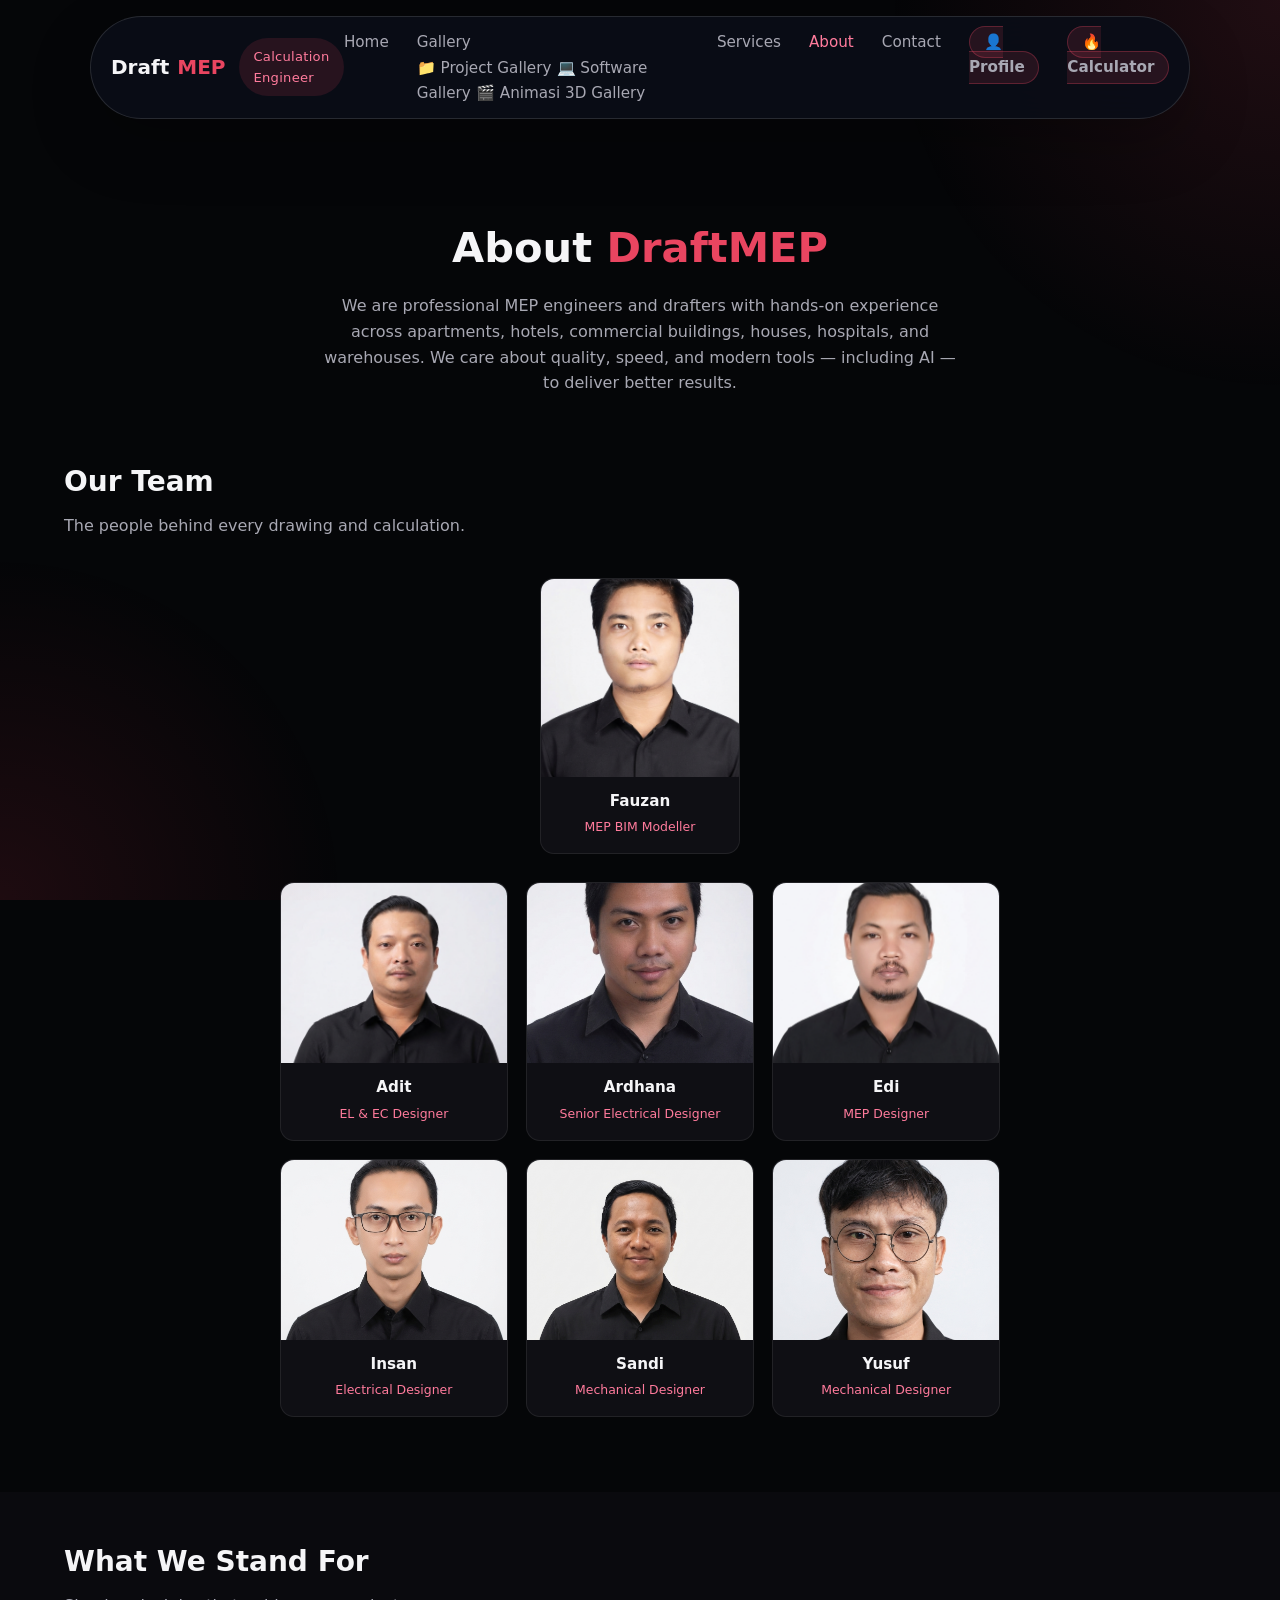
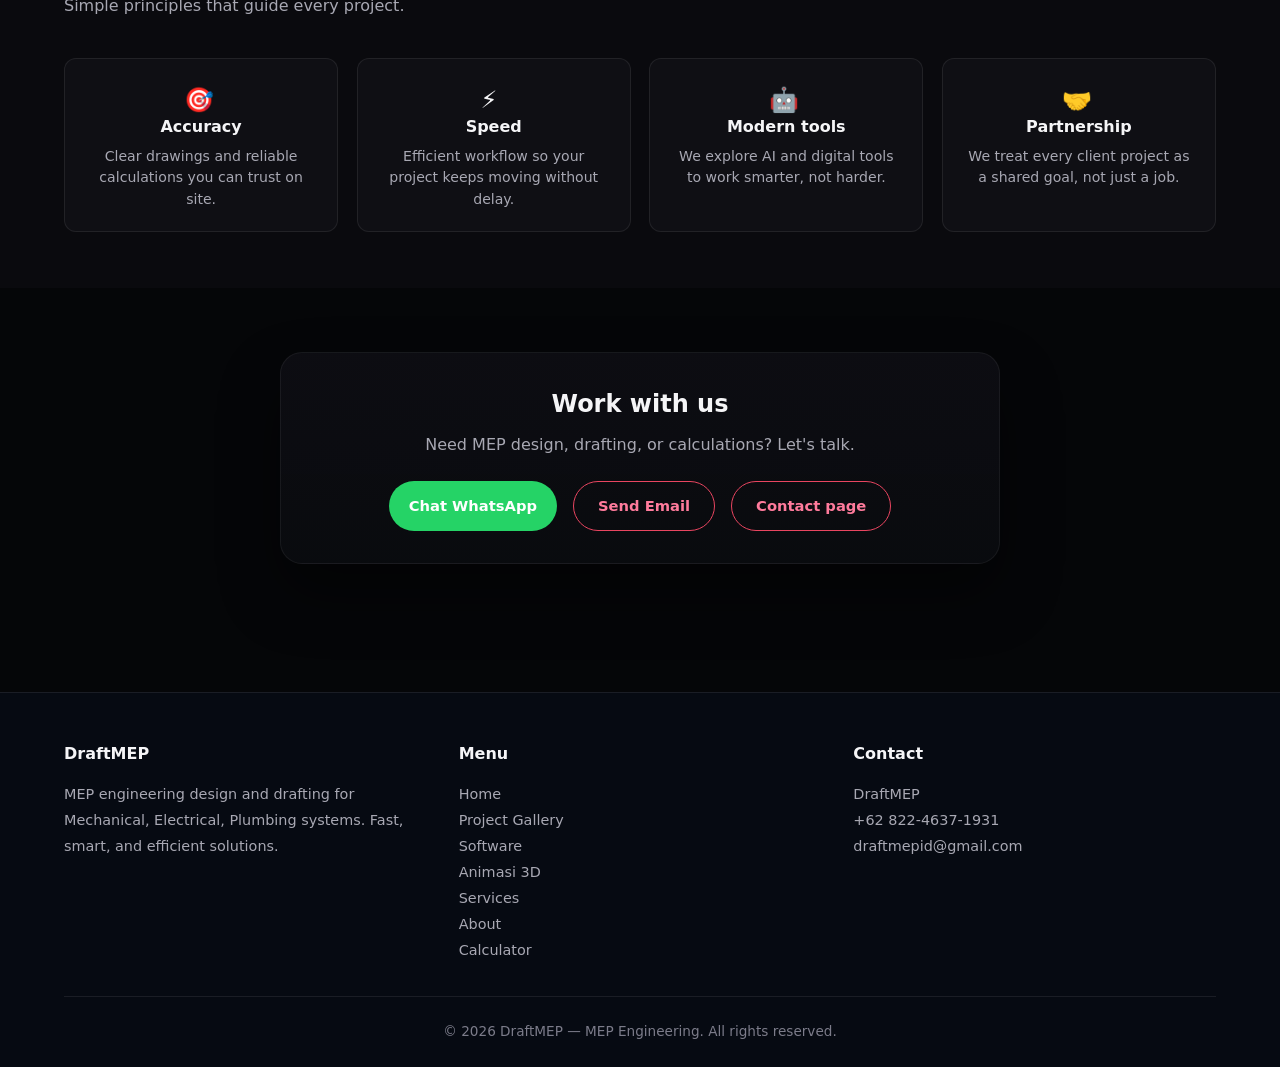
==== about.html @ 904bec7f "Update DraftMEP site" ====
<!DOCTYPE html>
<html lang="en">
<head>
  <meta charset="UTF-8">
  <meta name="viewport" content="width=device-width, initial-scale=1.0">
  <title>About Us — DraftMEP</title>
  <meta name="description" content="Meet the DraftMEP team — professional MEP engineers and drafters.">
  <link rel="stylesheet" href="css/style.css">
  <style>
    .about-hero {
      padding: 7rem 0 2.5rem;
      text-align: center;
    }
    .about-hero h1 {
      font-size: clamp(1.8rem, 4vw, 2.6rem);
      margin-bottom: 0.75rem;
    }
    .about-hero h1 span {
      color: var(--primary, #e94560);
    }
    .about-hero p {
      max-width: 640px;
      margin: 0 auto;
      color: var(--text-muted, #a8a8b3);
      line-height: 1.6;
    }

    .team-section {
      padding: 1.5rem 0 3.5rem;
    }

    /* Featured: lebih kecil dari sebelumnya */
    .team-featured {
      display: flex;
      justify-content: center;
      margin-bottom: 1.75rem;
    }
    .team-card.featured {
      max-width: 200px;
      width: 100%;
    }

    /* Baris 3 kolom — kartu lebih kompak */
    .team-row {
      display: grid;
      grid-template-columns: repeat(3, 1fr);
      gap: 1.15rem;
      max-width: 720px;
      margin: 0 auto 1.15rem;
    }

    .team-card {
      background: var(--bg-card, #0f0f14);
      border: 1px solid var(--border, rgba(255,255,255,0.08));
      border-radius: 14px;
      overflow: hidden;
      text-align: center;
      transition: transform 0.25s ease, border-color 0.25s ease, box-shadow 0.25s ease;
    }
    .team-card:hover {
      transform: translateY(-5px);
      border-color: rgba(233, 69, 96, 0.45);
      box-shadow: 0 12px 28px rgba(0,0,0,0.35);
    }

    /* Foto tidak terlalu besar */
    .team-photo {
      width: 100%;
      aspect-ratio: 1 / 1;
      max-height: 180px;
      object-fit: cover;
      object-position: center 28%;
      display: block;
      background: #0c101a;
    }
    .team-card.featured .team-photo {
      max-height: 200px;
    }

    .team-photo.pos-lower {
      object-position: center 38%;
    }

    .team-info {
      padding: 0.75rem 0.85rem 1rem;
    }
    .team-info h3 {
      font-size: 0.95rem;
      margin: 0 0 0.25rem;
      color: var(--text, #f5f5f7);
    }
    .team-info .role {
      font-size: 0.78rem;
      color: var(--primary-light, #ff7b9c);
      font-weight: 500;
    }

    .about-values {
      padding: 3rem 0 3.5rem;
      background: #0a0a0e;
    }
    .values-grid {
      display: grid;
      grid-template-columns: repeat(auto-fit, minmax(200px, 1fr));
      gap: 1.15rem;
      margin-top: 1.75rem;
    }
    .value-card {
      background: var(--bg-card, #0f0f14);
      border: 1px solid var(--border, rgba(255,255,255,0.08));
      border-radius: 12px;
      padding: 1.35rem;
      text-align: center;
    }
    .value-card .icon {
      font-size: 1.5rem;
      margin-bottom: 0.6rem;
    }
    .value-card h3 {
      font-size: 1rem;
      margin: 0 0 0.4rem;
    }
    .value-card p {
      font-size: 0.88rem;
      color: var(--text-muted, #a8a8b3);
      margin: 0;
      line-height: 1.5;
    }

    @media (max-width: 768px) {
      .team-row {
        grid-template-columns: 1fr;
        max-width: 200px;
      }
      .team-card.featured {
        max-width: 180px;
      }
      .team-photo {
        max-height: 180px;
      }
    }
  </style>
  <!-- Google tag (gtag.js) -->
  <script async src="https://www.googletagmanager.com/gtag/js?id=G-D0GNT5E5FN"></script>
  <script>
    window.dataLayer = window.dataLayer || [];
    function gtag(){dataLayer.push(arguments);}
    gtag('js', new Date());
    gtag('config', 'G-D0GNT5E5FN');
  </script>
</head>
<body>
  <!-- NAVBAR -->
  <nav class="navbar">
    <div class="nav-container">
      <div class="nav-brand">
        <a href="index.html" class="logo">
          Draft<span>MEP</span>
        </a>
        <span class="nav-badge">Calculation Engineer</span>
      </div>
      <ul class="nav-links" id="navLinks">
        <li><a href="index.html">Home</a></li>
        <li class="nav-item-dropdown">
          <a href="gallery.html">Gallery</a>
          <div class="nav-dropdown">
            <a href="gallery.html">📁 Project Gallery</a>
            <a href="software.html">💻 Software Gallery</a>
            <a href="animasi3d.html">🎬 Animasi 3D Gallery</a>
          </div>
        </li>
        <li><a href="service.html">Services</a></li>
        <li><a href="about.html" class="active">About</a></li>
        <li><a href="index.html#contact">Contact</a></li>
        <li><a href="profile.html" class="nav-highlight">👤 Profile</a></li>
        <li><a href="calculator.html" class="nav-highlight">🔥 Calculator</a></li>
      </ul>
      <button class="nav-toggle" id="navToggle" aria-label="Menu">☰</button>
    </div>
  </nav>

  <!-- HERO -->
  <section class="about-hero">
    <div class="container">
      <h1>About <span>DraftMEP</span></h1>
      <p>
        We are professional MEP engineers and drafters with hands-on experience across
        apartments, hotels, commercial buildings, houses, hospitals, and warehouses.
        We care about quality, speed, and modern tools — including AI — to deliver better results.
      </p>
    </div>
  </section>

  <!-- TEAM -->
  <section class="team-section">
    <div class="container">
      <h2 class="section-title">Our Team</h2>
      <p class="section-subtitle">The people behind every drawing and calculation.</p>

      <!-- Featured: Fauzan -->
      <div class="team-featured">
        <div class="team-card featured">
          <img
            class="team-photo pos-lower"
            src="about/Fauzan MEP BIM Modeller.png"
            alt="Fauzan — MEP BIM Modeller"
            loading="lazy"
          >
          <div class="team-info">
            <h3>Fauzan</h3>
            <div class="role">MEP BIM Modeller</div>
          </div>
        </div>
      </div>

      <!-- Row 2 -->
      <div class="team-row">
        <div class="team-card">
          <img
            class="team-photo"
            src="about/Adit EL & EC Designer.png"
            alt="Adit — EL & EC Designer"
            loading="lazy"
          >
          <div class="team-info">
            <h3>Adit</h3>
            <div class="role">EL &amp; EC Designer</div>
          </div>
        </div>
        <div class="team-card">
          <img
            class="team-photo pos-lower"
            src="about/Ardhana Senior Electrical Designer.png"
            alt="Ardhana — Senior Electrical Designer"
            loading="lazy"
          >
          <div class="team-info">
            <h3>Ardhana</h3>
            <div class="role">Senior Electrical Designer</div>
          </div>
        </div>
        <div class="team-card">
          <img
            class="team-photo"
            src="about/Edi MEP Designer.png"
            alt="Edi — MEP Designer"
            loading="lazy"
          >
          <div class="team-info">
            <h3>Edi</h3>
            <div class="role">MEP Designer</div>
          </div>
        </div>
      </div>

      <!-- Row 3 -->
      <div class="team-row">
        <div class="team-card">
          <img
            class="team-photo"
            src="about/Insan Electrical Designer.png"
            alt="Insan — Electrical Designer"
            loading="lazy"
          >
          <div class="team-info">
            <h3>Insan</h3>
            <div class="role">Electrical Designer</div>
          </div>
        </div>
        <div class="team-card">
          <img
            class="team-photo"
            src="about/Sandi Mechanical Designer.png"
            alt="Sandi — Mechanical Designer"
            loading="lazy"
          >
          <div class="team-info">
            <h3>Sandi</h3>
            <div class="role">Mechanical Designer</div>
          </div>
        </div>
        <div class="team-card">
          <img
            class="team-photo"
            src="about/Yusuf Mechanical Designer.png"
            alt="Yusuf — Mechanical Designer"
            loading="lazy"
          >
          <div class="team-info">
            <h3>Yusuf</h3>
            <div class="role">Mechanical Designer</div>
          </div>
        </div>
      </div>
    </div>
  </section>

  <!-- VALUES -->
  <section class="about-values">
    <div class="container">
      <h2 class="section-title">What We Stand For</h2>
      <p class="section-subtitle">Simple principles that guide every project.</p>
      <div class="values-grid">
        <div class="value-card">
          <div class="icon">🎯</div>
          <h3>Accuracy</h3>
          <p>Clear drawings and reliable calculations you can trust on site.</p>
        </div>
        <div class="value-card">
          <div class="icon">⚡</div>
          <h3>Speed</h3>
          <p>Efficient workflow so your project keeps moving without delay.</p>
        </div>
        <div class="value-card">
          <div class="icon">🤖</div>
          <h3>Modern tools</h3>
          <p>We explore AI and digital tools to work smarter, not harder.</p>
        </div>
        <div class="value-card">
          <div class="icon">🤝</div>
          <h3>Partnership</h3>
          <p>We treat every client project as a shared goal, not just a job.</p>
        </div>
      </div>
    </div>
  </section>

  <!-- CTA -->
  <section class="section">
    <div class="container">
      <div class="contact-box">
        <h2>Work with us</h2>
        <p>Need MEP design, drafting, or calculations? Let's talk.</p>
        <div style="display: flex; gap: 1rem; justify-content: center; flex-wrap: wrap; margin-top: 1.25rem;">
          <a href="https://wa.me/6282246371931" target="_blank" class="btn btn-wa">Chat WhatsApp</a>
          <a href="mailto:draftmepid@gmail.com" class="btn btn-outline">Send Email</a>
          <a href="index.html#contact" class="btn btn-outline">Contact page</a>
        </div>
      </div>
    </div>
  </section>

  <!-- FOOTER -->
  <footer class="footer">
    <div class="container">
      <div class="footer-grid">
        <div>
          <h4>DraftMEP</h4>
          <p>MEP engineering design and drafting for Mechanical, Electrical, Plumbing systems. Fast, smart, and efficient solutions.</p>
        </div>
        <div>
          <h4>Menu</h4>
          <p><a href="index.html">Home</a></p>
          <p><a href="gallery.html">Project Gallery</a></p>
          <p><a href="software.html">Software</a></p>
          <p><a href="animasi3d.html">Animasi 3D</a></p>
          <p><a href="service.html">Services</a></p>
          <p><a href="about.html">About</a></p>
          <p><a href="calculator.html">Calculator</a></p>
        </div>
        <div>
          <h4>Contact</h4>
          <p>DraftMEP</p>
          <p><a href="https://wa.me/6282246371931">+62 822-4637-1931</a></p>
          <p><a href="mailto:draftmepid@gmail.com">draftmepid@gmail.com</a></p>
        </div>
      </div>
      <div class="footer-bottom">
        © 2026 DraftMEP — MEP Engineering. All rights reserved.
      </div>
    </div>
  </footer>

  <script src="js/main.js"></script>
</body>
</html>
---- css/style.css ----
/* PORTFOLIO MEP - Ahmad Fauzan Hazima
  Theme: Dark red
  Main colors are defined in :root */

:root {
  /* Dark red theme */
  --bg-dark: #050608;
  --bg-card: #0f0f14;
  --bg-card-hover: #1f1018;
  --border: rgba(255, 255, 255, 0.08);
  --primary: #e94560;
  --primary-hover: #ff2e5c;
  --primary-light: #ff7b9c;
  --accent: #ff3d5a;
  --text: #f5f5f7;
  --text-muted: #a8a8b3;
  --text-dim: #7c7c8a;
  --success: #22c55e;
  --warning: #f59e0b;
  --danger: #ef4444;
  --radius: 18px;
  --shadow: 0 18px 50px rgba(0, 0, 0, 0.4);
  --anim-speed: 360ms;
  --anim-intensity: 1;
}

body::before {
  content: '';
  position: fixed;
  inset: 0;
  pointer-events: none;
  background: radial-gradient(circle at top right, rgba(233, 69, 96, 0.12), transparent 25%),
              radial-gradient(circle at bottom left, rgba(255, 61, 90, 0.1), transparent 22%);
  z-index: 0;
}

* {
  margin: 0;
  padding: 0;
  box-sizing: border-box;
}

html {
  scroll-behavior: smooth;
}

body {
  font-family: 'Segoe UI', system-ui, -apple-system, sans-serif;
  background: var(--bg-dark);
  color: var(--text);
  line-height: 1.6;
  min-height: 100vh;
}

/* Smooth transitions for theme change and UI polish */
body,
.nav-container,
.service-card,
.profile-header,
.contact-box,
.calc-card,
.history-sidebar,
.gallery-item,
.footer,
.hero,
.calc-sidebar {
  transition: background-color var(--anim-speed) ease, color var(--anim-speed) ease, border-color var(--anim-speed) ease, box-shadow var(--anim-speed) ease;
}

.icon { width: 1em; height: 1em; vertical-align: middle; fill: currentColor; margin-right: 0.6rem; display: inline-block; }
.btn-icon { width: 1em; height: 1em; display: inline-block; vertical-align: middle; margin-right: 0.6rem; }
.hidden { display: none !important; }
.btn .icon { pointer-events: none; }
.theme-toggle { transition: background-color calc(var(--anim-speed) - 100ms) ease, color calc(var(--anim-speed) - 100ms) ease, transform 160ms ease; }
.theme-toggle:active { transform: scale(calc(1 - (var(--anim-intensity) * 0.02))); }

a {
  color: var(--primary-light);
  text-decoration: none;
  transition: color 0.2s;
}

a:hover {
  color: var(--primary);
}

img {
  max-width: 100%;
  display: block;
}

/* ========== NAVBAR ========== */
.navbar {
  position: sticky;
  top: 1rem;
  z-index: 1000;
  display: flex;
  justify-content: center;
  background: transparent;
  padding: 0 1rem;
}

.nav-container {
  width: min(1100px, 100%);
  margin: 0 auto;
  display: flex;
  align-items: center;
  justify-content: space-between;
  min-height: 68px;
  background: rgba(10, 14, 23, 0.92);
  border: 1px solid rgba(255, 255, 255, 0.12);
  border-radius: 999px;
  padding: 0.75rem 1.25rem;
  box-shadow: 0 24px 60px rgba(0, 0, 0, 0.25);
  backdrop-filter: blur(20px);
}

.nav-brand {
  display: flex;
  align-items: center;
  gap: 0.85rem;
}

.nav-badge {
  display: inline-flex;
  align-items: center;
  gap: 0.4rem;
  padding: 0.5rem 0.9rem;
  border-radius: 999px;
  background: rgba(255, 69, 96, 0.12);
  color: var(--primary-light);
  font-size: 0.82rem;
  letter-spacing: 0.02em;
}

.logo {
  font-size: 1.25rem;
  font-weight: 700;
  color: var(--text);
  display: flex;
  align-items: center;
  gap: 0.5rem;
}

.logo span {
  color: var(--primary);
}

.nav-links {
  display: flex;
  gap: 1.75rem;
  list-style: none;
}

.nav-links a {
  color: var(--text-muted);
  font-size: 0.95rem;
  font-weight: 500;
  transition: color 0.2s;
}

.nav-links a:hover,
.nav-links a.active {
  color: var(--primary-light);
}

.nav-links a.nav-highlight {
  background: rgba(233, 69, 96, 0.12);
  border: 1px solid rgba(233, 69, 96, 0.3);
  border-radius: 999px;
  padding: 0.4rem 0.85rem;
  font-weight: 600;
  transition: background 0.2s, border-color 0.2s;
}

.nav-links a.nav-highlight:hover {
  background: rgba(233, 69, 96, 0.25);
  border-color: rgba(233, 69, 96, 0.5);
}

.nav-toggle {
  display: none;
  background: none;
  border: none;
  color: var(--text);
  font-size: 1.5rem;
  cursor: pointer;
}

/* ========== LOGIN OVERLAY ========== */
.login-overlay {
  position: fixed;
  top: 0;
  left: 0;
  width: 100%;
  height: 100%;
  background: rgba(0, 0, 0, 0.85);
  display: flex;
  align-items: center;
  justify-content: center;
  z-index: 9999;
}

.login-card {
  background: var(--bg-card);
  border: 1px solid var(--border);
  border-radius: var(--radius);
  padding: 2.5rem;
  max-width: 400px;
  width: 90%;
  text-align: center;
}

.login-card h2 {
  margin-bottom: 1rem;
}

.login-card p {
  color: var(--text-muted);
  margin-bottom: 1.5rem;
}

.login-error {
  color: var(--danger);
  font-size: 0.85rem;
  margin-top: 0.75rem;
  min-height: 1.2rem;
}

/* ========== CONTAINER ========== */
.container {
  max-width: 1200px;
  margin: 0 auto;
  padding: 0 1.5rem;
}

.section {
  padding: 4rem 0;
}

.section-title {
  font-size: 1.75rem;
  font-weight: 700;
  margin-bottom: 0.5rem;
}

.section-subtitle {
  color: var(--text-muted);
  margin-bottom: 2.5rem;
}

/* ========== HERO ========== */
.hero {
  padding: 6rem 0 5rem;
  text-align: center;
  background:
    linear-gradient(180deg, rgba(0, 0, 0, 0.78) 0%, rgba(0, 0, 0, 0.88) 55%, rgba(0, 0, 0, 0.92) 100%),
    url('../images/bg-home.webp') no-repeat center center;
  background-size: cover;
  position: relative;
  overflow: hidden;
}

.hero::after {
  content: '';
  position: absolute;
  inset: 0;
  background: linear-gradient(135deg, transparent 0%, rgba(255, 255, 255, 0.04) 50%, transparent 100%);
  pointer-events: none;
}

.hero h1 {
  font-size: clamp(2rem, 5vw, 3.4rem);
  font-weight: 900;
  line-height: 1.05;
  margin-bottom: 0.9rem;
  letter-spacing: -0.04em;
  text-transform: uppercase;
}

.hero h1 span {
  color: var(--primary);
}

.hero p {
  font-size: 1.15rem;
  color: var(--text-muted);
  max-width: 600px;
  margin: 0 auto 2rem;
  line-height: 1.7;
}

.hero-buttons {
  display: flex;
  gap: 1rem;
  justify-content: flex-start;
  align-items: center;
  flex-wrap: wrap;
}

.hero-buttons .btn {
  min-width: 175px;
  white-space: nowrap;
}

.hero-grid {
  display: grid;
  grid-template-columns: minmax(0, 1fr) minmax(280px, 420px);
  align-items: center;
  gap: 2rem;
  margin-bottom: 2rem;
}

.hero-copy {
  text-align: left;
}

.hero-badges {
  display: flex;
  flex-wrap: wrap;
  gap: 0.8rem;
  justify-content: flex-start;
  margin-top: 1.8rem;
}

.hero-badges span {
  display: inline-flex;
  align-items: center;
  gap: 0.5rem;
  background: rgba(255, 255, 255, 0.08);
  border: 1px solid rgba(255, 255, 255, 0.12);
  color: var(--text);
  padding: 0.75rem 1rem;
  border-radius: 999px;
  font-size: 0.95rem;
}

.hero-visual {
  position: relative;
  min-height: 360px;
  display: flex;
  align-items: center;
  justify-content: center;
  z-index: 1;
}

.pipe-scene {
  width: 100%;
  max-width: 420px;
  aspect-ratio: 1 / 1;
  background: rgba(255, 255, 255, 0.03);
  border: 1px solid rgba(255, 255, 255, 0.12);
  border-radius: 32px;
  position: relative;
  overflow: hidden;
  box-shadow: inset 0 0 40px rgba(255, 69, 96, 0.05);
}

.pipe-line {
  position: absolute;
  border: 3px solid transparent;
  border-radius: 999px;
  background: linear-gradient(135deg, rgba(233, 69, 96, 0.95), rgba(255, 61, 90, 0.25));
  box-shadow: 0 0 18px rgba(233, 69, 96, 0.35);
}

.pipe-line-1 {
  top: 16%;
  left: 8%;
  width: 62%;
  height: 18px;
  animation: pipeFlow 4s linear infinite;
}

.pipe-line-2 {
  top: 32%;
  left: 60%;
  width: 18px;
  height: 42%;
  animation: pipeFlow 3.5s linear infinite reverse;
}

.pipe-line-3 {
  bottom: 16%;
  left: 20%;
  width: 52%;
  height: 18px;
  animation: pipeFlow 4.5s linear infinite;
}

.pipe-joint {
  position: absolute;
  width: 28px;
  height: 28px;
  border-radius: 50%;
  background: radial-gradient(circle, rgba(255, 255, 255, 0.95), rgba(233, 69, 96, 0.6));
  box-shadow: 0 0 20px rgba(233, 69, 96, 0.45);
}

.pipe-joint-1 {
  top: 28%;
  left: 60%;
}

.pipe-joint-2 {
  top: 28%;
  left: 18%;
}

.pipe-joint-3 {
  bottom: 18%;
  left: 60%;
}

.pulse {
  position: absolute;
  border-radius: 50%;
  background: rgba(255, 69, 96, 0.2);
  opacity: 0;
  transform: scale(0.3);
  animation: pulseGlow 2.5s infinite ease-out;
}

.pulse-1 {
  top: 28%;
  left: 60%;
  width: 80px;
  height: 80px;
  animation-delay: 0s;
}

.pulse-2 {
  top: 28%;
  left: 18%;
  width: 80px;
  height: 80px;
  animation-delay: 0.6s;
}

.pulse-3 {
  bottom: 18%;
  left: 60%;
  width: 80px;
  height: 80px;
  animation-delay: 1.2s;
}

@keyframes pipeFlow {
  0%, 100% {
    filter: hue-rotate(0deg);
  }
  50% {
    filter: hue-rotate(20deg);
  }
}

@keyframes pulseGlow {
  0% {
    opacity: 0.4;
    transform: scale(0.4);
  }
  50% {
    opacity: 0.08;
    transform: scale(1.25);
  }
  100% {
    opacity: 0;
    transform: scale(1.8);
  }
}

/* ========== BUTTONS ========== */
.btn {
  display: inline-flex;
  align-items: center;
  gap: 0.5rem;
  padding: 0.75rem 1.5rem;
  border-radius: 999px;
  font-weight: 700;
  font-size: 0.92rem;
  border: none;
  cursor: pointer;
  transition: transform 0.2s, box-shadow 0.2s, background 0.2s;
  position: relative;
  z-index: 5;
}

.btn:hover {
  transform: translateY(-2px);
  box-shadow: 0 18px 40px rgba(233, 69, 96, 0.14);
}

.btn-primary {
  background: linear-gradient(135deg, var(--primary), #ff1f4c);
  color: white;
}

/* Outline button — transparent with primary border (clean, consistent look) */
.btn-outline {
  background: transparent;
  color: var(--primary-light);
  border: 1px solid var(--primary);
}

.btn-outline:hover {
  background: rgba(59, 130, 246, 0.15);
  color: var(--primary-light);
}

/* WhatsApp button — solid green */
.btn-wa {
  background: #25d366;
  color: white;
}

.btn-wa:hover {
  background: #1da851;
  color: white;
}

/* ========== STATS ========== */
.stats {
  display: grid;
  grid-template-columns: repeat(4, 1fr);
  gap: 1.5rem;
  margin-top: 3rem;
}

.stat-card {
  background: var(--bg-card);
  border: 1px solid var(--border);
  border-radius: var(--radius);
  padding: 1.5rem;
  text-align: center;
}

.stat-card .number {
  font-size: 2rem;
  font-weight: 800;
  color: var(--primary);
}

.stat-card .label {
  color: var(--text-muted);
  font-size: 0.9rem;
  margin-top: 0.25rem;
}

/* ========== SERVICES ========== */
.services-grid {
  display: grid;
  grid-template-columns: repeat(auto-fit, minmax(280px, 1fr));
  gap: 1.5rem;
}

.service-card {
  background: rgba(255, 255, 255, 0.03);
  border: 1px solid rgba(255, 255, 255, 0.08);
  border-radius: calc(var(--radius) + 2px);
  padding: 1.8rem;
  transition: transform 0.25s ease, border-color 0.25s ease, background 0.25s ease;
  backdrop-filter: blur(12px);
}

.service-card:hover {
  border-color: rgba(233, 69, 96, 0.85);
  background: rgba(233, 69, 96, 0.08);
  transform: translateY(-6px);
  box-shadow: 0 24px 60px rgba(0, 0, 0, 0.22);
}

.service-card .icon {
  font-size: 1.75rem;
  margin-bottom: 1rem;
}

.service-card h3 {
  font-size: 1.15rem;
  margin-bottom: 0.5rem;
}

.service-card p {
  color: var(--text-muted);
  font-size: 0.95rem;
}

/* ========== CONTACT ========== */
.contact-box {
  background: var(--bg-card);
  border: 1px solid var(--border);
  border-radius: var(--radius);
  padding: 2.5rem;
  text-align: center;
  max-width: 600px;
  margin: 0 auto;
}

.contact-box h2 {
  margin-bottom: 0.5rem;
}

.contact-box p {
  color: var(--text-muted);
  margin-bottom: 1.5rem;
}

.contact-info {
  display: flex;
  flex-direction: column;
  gap: 0.75rem;
  margin-bottom: 1.5rem;
  font-size: 1rem;
}

.contact-info a {
  color: var(--primary-light);
}

/* ========== FOOTER ========== */
.footer {
  background: #060a12;
  border-top: 1px solid var(--border);
  padding: 3rem 0 1.5rem;
  margin-top: 4rem;
}

.footer-grid {
  display: grid;
  grid-template-columns: repeat(3, minmax(200px, 1fr));
  gap: 2rem;
  margin-bottom: 2rem;
}

.footer h4 {
  font-size: 1rem;
  margin-bottom: 1rem;
  color: var(--text);
}

.footer p,
.footer a {
  color: var(--text-muted);
  font-size: 0.9rem;
  line-height: 1.8;
}

.footer a:hover {
  color: var(--primary-light);
}

.footer-bottom {
  border-top: 1px solid var(--border);
  padding-top: 1.5rem;
  text-align: center;
  color: var(--text-dim);
  font-size: 0.85rem;
}

/* ========== GALLERY ========== */
.gallery-filters {
  display: flex;
  gap: 0.75rem;
  flex-wrap: wrap;
  margin-bottom: 2rem;
}

.filter-btn {
  padding: 0.5rem 1rem;
  border-radius: 20px;
  border: 1px solid var(--border);
  background: var(--bg-card);
  color: var(--text-muted);
  cursor: pointer;
  font-size: 0.9rem;
  transition: all 0.2s;
}

.filter-btn:hover,
.filter-btn.active {
  background: var(--primary);
  border-color: var(--primary);
  color: white;
}

.gallery-grid {
  display: grid;
  grid-template-columns: repeat(auto-fill, minmax(260px, 1fr));
  gap: 1.25rem;
}

.gallery-item {
  background: var(--bg-card);
  border: 1px solid var(--border);
  border-radius: var(--radius);
  overflow: hidden;
  cursor: pointer;
  transition: all 0.25s;
}

.gallery-item:hover {
  border-color: var(--primary);
  transform: translateY(-3px);
  box-shadow: var(--shadow);
}

.gallery-item .thumb {
  height: 180px;
  background: linear-gradient(135deg, rgba(233, 69, 96, 0.12), rgba(15, 8, 16, 0.95));
  display: flex;
  align-items: center;
  justify-content: center;
  color: var(--text-dim);
  font-size: 0.95rem;
  text-transform: uppercase;
  letter-spacing: 0.04em;
  overflow: hidden;
}

.gallery-item .thumb img {
  width: 100%;
  height: 100%;
  object-fit: cover;
  object-position: center;
  transition: transform 0.4s ease;
  display: block;
}

.gallery-item:hover .thumb img {
  transform: scale(1.08);
}

.gallery-item .info {
  padding: 1rem;
}

.gallery-item .info h4 {
  font-size: 0.95rem;
  margin-bottom: 0.25rem;
}

.gallery-item .info span {
  font-size: 0.8rem;
  color: var(--text-muted);
}

/* Staggered gallery item entrance animation */
.gallery-item {
  opacity: 0;
  transform: translateY(20px);
  animation: fadeUp 0.6s ease forwards;
}

.gallery-item:nth-child(1)  { animation-delay: 0.05s; }
.gallery-item:nth-child(2)  { animation-delay: 0.10s; }
.gallery-item:nth-child(3)  { animation-delay: 0.15s; }
.gallery-item:nth-child(4)  { animation-delay: 0.20s; }
.gallery-item:nth-child(5)  { animation-delay: 0.25s; }
.gallery-item:nth-child(6)  { animation-delay: 0.30s; }
.gallery-item:nth-child(7)  { animation-delay: 0.35s; }
.gallery-item:nth-child(8)  { animation-delay: 0.40s; }
.gallery-item:nth-child(9)  { animation-delay: 0.45s; }
.gallery-item:nth-child(10) { animation-delay: 0.50s; }
.gallery-item:nth-child(11) { animation-delay: 0.55s; }
.gallery-item:nth-child(12) { animation-delay: 0.60s; }


/* ========== ANIMASI 3D ========== */
.animasi-grid {
  display: grid;
  grid-template-columns: repeat(auto-fit, minmax(280px, 1fr));
  gap: 1.5rem;
}

.animasi-card {
  display: block;
  background: var(--bg-card);
  border: 1px solid var(--border);
  border-radius: var(--radius);
  overflow: hidden;
  cursor: pointer;
  transition: all 0.3s ease;
  text-decoration: none;
  color: inherit;
  opacity: 0;
  animation: fadeUp 0.6s ease forwards;
}

.animasi-card:nth-child(1) { animation-delay: 0.1s; }
.animasi-card:nth-child(2) { animation-delay: 0.2s; }

.animasi-card:hover {
  border-color: var(--primary);
  transform: translateY(-6px);
  box-shadow: var(--shadow);
  color: inherit;
  text-decoration: none;
}

.animasi-card:hover .animasi-emoji {
  transform: scale(1.15);
}

.animasi-thumb {
  height: 140px;
  background: linear-gradient(135deg, rgba(233, 69, 96, 0.08), rgba(15, 8, 16, 0.9));
  border-bottom: 1px solid var(--border);
  display: flex;
  align-items: center;
  justify-content: center;
  font-size: 3rem;
  overflow: hidden;
}

.animasi-emoji {
  display: inline-block;
  transition: transform 0.4s ease;
}

.animasi-info {
  padding: 1.25rem;
}

.animasi-info h4 {
  font-size: 1.1rem;
  font-weight: 700;
  margin-bottom: 0.5rem;
  color: var(--text);
}

.animasi-desc {
  font-size: 0.85rem;
  color: var(--text-muted);
  line-height: 1.5;
}

/* Software image styling */
.software-img {
  width: 100%;
  height: 80px;
  object-fit: contain;
  object-position: center;
  display: block;
  margin: 0 auto;
  filter: drop-shadow(0 2px 4px rgba(0, 0, 0, 0.3));
  transition: transform 0.3s ease;
}

.software-card:hover .software-img {
  transform: scale(1.05);
}

/* Staggered software card entrance animation */
.software-card {
  opacity: 0;
  animation: fadeUp 0.6s ease forwards;
}

.software-card:nth-child(1)  { animation-delay: 0.05s; }
.software-card:nth-child(2)  { animation-delay: 0.10s; }
.software-card:nth-child(3)  { animation-delay: 0.15s; }
.software-card:nth-child(4)  { animation-delay: 0.20s; }
.software-card:nth-child(5)  { animation-delay: 0.25s; }
.software-card:nth-child(6)  { animation-delay: 0.30s; }
.software-card:nth-child(7)  { animation-delay: 0.35s; }
.software-card:nth-child(8)  { animation-delay: 0.40s; }
.software-card:nth-child(9)  { animation-delay: 0.45s; }
.software-card:nth-child(10) { animation-delay: 0.50s; }
.software-card:nth-child(11) { animation-delay: 0.55s; }


/* ========== LIGHTBOX ========== */
.lightbox {
  position: fixed;
  top: 0;
  left: 0;
  width: 100%;
  height: 100%;
  background: rgba(0, 0, 0, 0.9);
  display: flex;
  align-items: center;
  justify-content: center;
  z-index: 9999;
  opacity: 0;
  visibility: hidden;
  transition: opacity 0.3s ease, visibility 0.3s ease;
}

.lightbox.active {
  opacity: 1;
  visibility: visible;
}

.lightbox-content {
  position: relative;
  max-width: 90vw;
  max-height: 90vh;
  background: var(--bg-card);
  border-radius: var(--radius);
  overflow: hidden;
  box-shadow: var(--shadow);
  animation: lightboxPop 0.3s ease;
}

.lightbox-content img {
  display: block;
  max-width: 100%;
  max-height: 80vh;
  object-fit: contain;
}

.lightbox-caption {
  padding: 1rem;
  color: var(--text-muted);
  font-size: 0.9rem;
  text-align: center;
}

.lightbox-close {
  position: absolute;
  top: 0.5rem;
  right: 0.5rem;
  width: 36px;
  height: 36px;
  border-radius: 50%;
  background: rgba(233, 69, 96, 0.2);
  border: 1px solid rgba(233, 69, 96, 0.4);
  color: white;
  font-size: 1.2rem;
  display: flex;
  align-items: center;
  justify-content: center;
  cursor: pointer;
  transition: all 0.2s;
  z-index: 10;
}

.lightbox-close:hover {
  background: var(--primary);
  transform: scale(1.1);
}

@keyframes lightboxPop {
  0% { opacity: 0; transform: scale(0.8); }
  100% { opacity: 1; transform: scale(1); }
}


/* ========== SOFTWARE GALLERY ========== */

.software-grid {
  display: grid;
  grid-template-columns: repeat(auto-fit, minmax(280px, 1fr));
  gap: 1.5rem;
}


.software-card {
  background: var(--bg-card);
  border: 1px solid var(--border);
  border-radius: var(--radius);
  overflow: hidden;
  transition: all 0.25s ease;
  display: flex;
  flex-direction: column;
  height: 100%;
}

.software-card:hover {

  border-color: var(--primary);
  transform: translateY(-4px);
  box-shadow: var(--shadow);
}

.software-thumb {
  background: linear-gradient(135deg, rgba(233, 69, 96, 0.08), rgba(15, 8, 16, 0.9));
  border-bottom: 1px solid var(--border);
  height: 120px;
  display: flex;
  flex-direction: column;
  align-items: center;
  justify-content: center;
  gap: 0.5rem;
  position: relative;
  padding: 1rem;
  text-align: center;
}

.badge-made,
.badge-dev {
  position: absolute;
  top: 0.5rem;
  right: 0.5rem;
  padding: 0.2rem 0.6rem;
  border-radius: 999px;
  font-size: 0.7rem;
  font-weight: 600;
  letter-spacing: 0.02em;
}

.badge-made {
  background: rgba(34, 197, 94, 0.15);
  color: var(--success);
  border: 1px solid rgba(34, 197, 94, 0.3);
}

.badge-dev {
  background: rgba(59, 130, 246, 0.15);
  color: var(--primary-light);
  border: 1px solid rgba(59, 130, 246, 0.3);
}

.software-emoji {
  font-size: 2rem;
}

.software-info {
  padding: 1.25rem;
  flex: 1;
  display: flex;
  flex-direction: column;
}

.software-info h3 {
  font-size: 1.1rem;
  font-weight: 700;
  margin-bottom: 0.5rem;
  color: var(--text);
}

.software-desc {
  color: var(--text-muted);
  font-size: 0.88rem;
  line-height: 1.5;
  margin-bottom: 0.75rem;
  flex: 1;
}

.software-lang {
  font-size: 0.8rem;
  color: var(--text-dim);
  margin-bottom: 0.75rem;
}

.software-contact {
  color: var(--primary-light);
  font-size: 0.85rem;
  font-weight: 600;
  text-decoration: none;
  border-top: 1px solid var(--border);
  padding-top: 0.6rem;
  transition: color 0.2s;
}

.software-contact:hover {
  color: var(--primary);
}

/* ========== CALCULATOR PAGE BACKGROUND ========== */
#calculator {
  background:
    linear-gradient(180deg, rgba(0, 0, 0, 0.82) 0%, rgba(0, 0, 0, 0.88) 100%),
    url('../images/bg-calculator.jpg') no-repeat center center;
  background-size: cover;
}

/* ========== KALKULATOR ========== */
.calc-layout {
  display: grid;
  grid-template-columns: 240px 1fr 300px;
  gap: 1.5rem;
  min-height: 70vh;
}

.calc-sidebar {
  background: var(--bg-card);
  border: 1px solid var(--border);
  border-radius: var(--radius);
  padding: 1.25rem;
  height: fit-content;
  position: sticky;
  top: 80px;
}

.calc-sidebar h3 {
  font-size: 0.9rem;
  color: var(--text-muted);
  margin-bottom: 0.75rem;
  text-transform: uppercase;
  letter-spacing: 0.05em;
}

.calc-nav {
  list-style: none;
}

.calc-nav li {
  margin-bottom: 0.25rem;
}

.calc-nav button {
  width: 100%;
  text-align: left;
  padding: 0.6rem 0.75rem;
  background: none;
  border: none;
  color: var(--text-muted);
  font-size: 0.9rem;
  border-radius: 6px;
  cursor: pointer;
  transition: all 0.15s;
}

.calc-nav button:hover,
.calc-nav button.active {
  background: rgba(59, 130, 246, 0.15);
  color: var(--primary-light);
}

.calc-content {
  min-width: 0;
}

.calc-card {
  background: var(--bg-card);
  border: 1px solid var(--border);
  border-radius: var(--radius);
  padding: 1.75rem;
  margin-bottom: 1.5rem;
}

.calc-card h2 {
  font-size: 1.25rem;
  margin-bottom: 0.5rem;
}

.calc-card .formula {
  background: #0f172a;
  border: 1px solid var(--border);
  border-radius: 8px;
  padding: 0.75rem 1rem;
  font-family: 'Courier New', monospace;
  font-size: 0.9rem;
  color: var(--primary-light);
  margin-bottom: 1.25rem;
  overflow-x: auto;
}

.calc-inputs {
  display: grid;
  grid-template-columns: repeat(auto-fit, minmax(140px, 1fr));
  gap: 1rem;
  margin-bottom: 1.25rem;
}

.input-group {
  display: flex;
  flex-direction: column;
  gap: 0.35rem;
}

.input-group label {
  font-size: 0.85rem;
  color: var(--text-muted);
}

.input-group input,
.input-group select {
  background: #0f172a;
  border: 1px solid var(--border);
  border-radius: 8px;
  padding: 0.6rem 0.85rem;
  color: var(--text);
  font-size: 0.95rem;
  outline: none;
  transition: border-color 0.2s;
}

.input-group input:focus,
.input-group select:focus {
  border-color: var(--primary);
}

.calc-result {
  background: linear-gradient(180deg, rgba(233, 69, 96, 0.08), rgba(0, 0, 0, 0.14));
  border: 1px solid rgba(233, 69, 96, 0.35);
  border-radius: 16px;
  padding: 1.25rem 1.4rem;
  margin-top: 1.25rem;
  display: none;
  box-shadow: 0 20px 40px rgba(0, 0, 0, 0.18);
}

.calc-result.show {
  display: block;
}

.calc-result h4 {
  margin-bottom: 0.75rem;
  color: var(--primary-light);
}

.calc-result .value {
  font-size: 1.5rem;
  font-weight: 700;
}

/* Calculator result cards */
.calc-cards {
  display: grid;
  grid-template-columns: repeat(auto-fit, minmax(160px, 1fr));
  gap: 1rem;
}
.calc-metric-card {
  background: rgba(15,17,27,0.6);
  border: 1px solid rgba(255,255,255,0.06);
  border-radius: 12px;
  padding: 0.85rem 1rem;
  display: flex;
  flex-direction: column;
  gap: 0.35rem;
}
.calc-metric-card .metric-label {
  font-size: 0.82rem;
  color: var(--text-muted);
}
.calc-metric-card .metric-value {
  font-size: 1.4rem;
  font-weight: 800;
  color: var(--primary-light);
}
.calc-refs {
  margin-top: 0.9rem;
  font-size: 0.82rem;
  color: var(--text-dim);
}
.calc-notes.small {
  margin-top: 0.6rem;
  color: var(--text-muted);
  font-size: 0.85rem;
}

.calc-notes {
  margin-top: 1.25rem;
  font-size: 0.85rem;
  color: var(--text-muted);
}

.calc-notes table {
  width: 100%;
  border-collapse: collapse;
  margin-top: 0.75rem;
  font-size: 0.85rem;
}

.calc-notes th,
.calc-notes td {
  border: 1px solid var(--border);
  padding: 0.5rem 0.75rem;
  text-align: left;
}

.calc-notes th {
  background: #0f172a;
  color: var(--text-muted);
}

/* History Panel */
.history-panel {
  background: var(--bg-card);
  border: 1px solid var(--border);
  border-radius: var(--radius);
  padding: 1.25rem;
  margin-top: 2rem;
}

.history-panel h3 {
  font-size: 1rem;
  margin-bottom: 1rem;
  display: flex;
  justify-content: space-between;
  align-items: center;
}

.history-list {
  max-height: 300px;
  overflow-y: auto;
}

.history-item {
  background: #0f172a;
  border: 1px solid var(--border);
  border-radius: 8px;
  padding: 0.75rem 1rem;
  margin-bottom: 0.5rem;
  font-size: 0.85rem;
}

.history-item .time {
  color: var(--text-dim);
  font-size: 0.75rem;
}

.history-empty {
  color: var(--text-dim);
  font-size: 0.9rem;
  text-align: center;
  padding: 1.5rem;
}

/* ========== PROFILE / CONTACT ENHANCEMENTS ========== */
.profile-header {
  display: flex;
  gap: 1.25rem;
  align-items: center;
  background: linear-gradient(180deg, rgba(255,255,255,0.02), rgba(255,255,255,0.01));
  border: 1px solid var(--border);
  padding: 1.25rem;
  border-radius: calc(var(--radius) + 4px);
  box-shadow: 0 18px 40px rgba(0,0,0,0.35);
  margin-bottom: 1.5rem;
}

.profile-avatar {
  width: 96px;
  height: 96px;
  border-radius: 16px;
  background: linear-gradient(135deg, var(--primary), var(--primary-light));
  display: flex;
  align-items: center;
  justify-content: center;
  font-weight: 800;
  font-size: 1.4rem;
  color: white;
  box-shadow: 0 12px 30px rgba(233,69,96,0.18);
}

.profile-info h1 {
  margin: 0 0 0.25rem 0;
  font-size: 1.35rem;
}

.profile-bio {
  margin-top: 0.6rem;
  color: var(--text-muted);
  max-width: 760px;
  line-height: 1.6;
}

.contact-box {
  background: linear-gradient(180deg, rgba(15,15,20,0.85), rgba(10,12,16,0.9));
  border: 1px solid rgba(255,255,255,0.06);
  padding: 2rem;
  text-align: center;
  max-width: 720px;
  margin: 0 auto;
  border-radius: calc(var(--radius) + 4px);
  box-shadow: 0 30px 60px rgba(0,0,0,0.45);
}

.contact-box .contact-info {
  display: flex;
  flex-direction: column;
  align-items: center;
  gap: 0.5rem;
  margin-bottom: 1rem;
}

.contact-box .btn-wa {
  padding-left: 1.25rem;
  padding-right: 1.25rem;
}

@media (max-width: 880px) {
  .hero-grid {
    grid-template-columns: 1fr;
    text-align: center;
  }
  .hero-copy { text-align: center; }
  .profile-header { flex-direction: column; align-items: flex-start; }
  .profile-info { width: 100%; }
}

/* ========== PROFIL ========== */
.profile-header {
  display: flex;
  gap: 2rem;
  align-items: flex-start;
  margin-bottom: 3rem;
  flex-wrap: wrap;
}

.profile-avatar {
  width: 120px;
  height: 120px;
  border-radius: 50%;
  background: var(--bg-card);
  border: 3px solid var(--primary);
  display: flex;
  align-items: center;
  justify-content: center;
  font-size: 2.5rem;
  font-weight: 700;
  color: var(--primary);
  flex-shrink: 0;
}

.profile-info h1 {
  font-size: 1.75rem;
  margin-bottom: 0.25rem;
}

.profile-info .location {
  color: var(--text-muted);
  margin-bottom: 0.75rem;
}

.profile-stats {
  display: flex;
  gap: 1.5rem;
  flex-wrap: wrap;
  margin-top: 1rem;
}

.profile-stats .item {
  text-align: center;
}

.profile-stats .item .num {
  font-size: 1.25rem;
  font-weight: 700;
  color: var(--primary);
}

.profile-stats .item .lbl {
  font-size: 0.8rem;
  color: var(--text-muted);
}

.timeline {
  position: relative;
  padding-left: 1.5rem;
  border-left: 2px solid var(--border);
}

.timeline-item {
  position: relative;
  margin-bottom: 1.75rem;
  padding-left: 1rem;
}

.timeline-item::before {
  content: '';
  position: absolute;
  left: -1.7rem;
  top: 0.35rem;
  width: 10px;
  height: 10px;
  border-radius: 50%;
  background: var(--primary);
}

.timeline-item .period {
  font-size: 0.85rem;
  color: var(--primary-light);
  margin-bottom: 0.25rem;
}

.timeline-item h4 {
  margin-bottom: 0.15rem;
}

.timeline-item .company {
  color: var(--text-muted);
  font-size: 0.9rem;
  margin-bottom: 0.5rem;
}

.timeline-item ul {
  padding-left: 1.25rem;
  color: var(--text-muted);
  font-size: 0.9rem;
}

/* ========== ANIMATION ========== */
@keyframes fadeUp {
  from {
    opacity: 0;
    transform: translateY(24px);
  }
  to {
    opacity: 1;
    transform: translateY(0);
  }
}

.section,
.hero,
.service-card,
.calc-card,
.profile-header,
.contact-box,
.history-panel {
  opacity: 0;
  animation: fadeUp 0.8s ease forwards;
}


.section:nth-of-type(1),
.hero {
  animation-delay: 0.1s;
}

.section:nth-of-type(2) {
  animation-delay: 0.15s;
}

.section:nth-of-type(3) {
  animation-delay: 0.2s;
}

.section:nth-of-type(4) {
  animation-delay: 0.25s;
}

.section:nth-of-type(5) {
  animation-delay: 0.3s;
}

.section:nth-of-type(6) {
  animation-delay: 0.35s;
}

/* Light theme overrides when body has .light-theme */
body.light-theme {
  --bg-dark: #f7f9fb;
  --bg-card: #ffffff;
  --bg-card-hover: #f2f6fb;
  --border: rgba(15, 23, 42, 0.06);
  --primary: #1d4ed8;
  --primary-hover: #2563eb;
  --primary-light: #3b82f6;
  --accent: #2563eb;
  --text: #0b1220;
  --text-muted: #475569;
  --text-dim: #6b7280;
  --shadow: 0 12px 30px rgba(16,24,40,0.06);
}

/* subtle animated gradient overlay for hero */
.hero::before {
  content: '';
  position: absolute;
  inset: -30% -20% -30% -20%;
  background: radial-gradient(closest-side at 10% 20%, rgba(255,69,96,0.06), transparent 10%),
              radial-gradient(closest-side at 90% 80%, rgba(59,130,246,0.04), transparent 12%);
  z-index: 0;
  animation: floatBackground 12s ease-in-out infinite;
}

@keyframes floatBackground {
  0% { transform: translateY(0) scale(1); }
  50% { transform: translateY(-10px) scale(1.02); }
  100% { transform: translateY(0) scale(1); }
}

/* History sidebar */
.history-sidebar {
  width: 300px;
  background: var(--bg-card);
  border: 1px solid var(--border);
  border-radius: 12px;
  padding: 0.75rem;
  height: fit-content;
  position: sticky;
  top: 100px;
  align-self: start;
}

.history-header { display:flex; justify-content:space-between; align-items:center; gap:0.5rem; margin-bottom:0.5rem; }
.history-sidebar-list { max-height: 60vh; overflow: auto; display:flex; flex-direction:column; gap:0.5rem; }
.history-item { padding:0.5rem; border-radius:8px; background: linear-gradient(180deg, rgba(255,255,255,0.02), transparent); border:1px solid var(--border); }
.history-item .time { font-size:0.75rem; color:var(--text-dim); margin-top:0.4rem; }

/* Theme toggle button near contact */
.theme-toggle-wrap { display:flex; gap:0.5rem; align-items:center; justify-content:center; margin-top:0.75rem; }
.theme-toggle { display:inline-flex; align-items:center; gap:0.5rem; padding:0.45rem 0.8rem; border-radius:999px; border:1px solid var(--border); background:var(--bg-card); cursor:pointer; }

/* small polish: animated service icons */
.service-card .icon { position:relative; }
.service-card .icon::after { content:''; position:absolute; inset:-6px; border-radius:12px; background:linear-gradient(90deg, rgba(255,255,255,0.02), transparent); opacity:0; transition:opacity 0.25s; }
.service-card:hover .icon::after { opacity:1; transform: translateY(-4px); }

/* ========== RESPONSIVE ========== */
@media (max-width: 900px) {
  .calc-layout {
    grid-template-columns: 1fr;
  }

  .calc-sidebar {
    position: static;
  }

  .stats {
    grid-template-columns: repeat(2, 1fr);
  }

  .footer-grid {
    grid-template-columns: 1fr;
  }

  .history-sidebar { display: none; }
}

@media (max-width: 640px) {
  .nav-links {
    display: none;
    position: absolute;
    top: 64px;
    left: 0;
    right: 0;
    background: var(--bg-dark);
    flex-direction: column;
    padding: 1rem 1.5rem;
    border-bottom: 1px solid var(--border);
    gap: 1rem;
  }

  .nav-links.open {
    display: flex;
  }

  .nav-toggle {
    display: block;
  }

  .hero h1 {
    font-size: 1.75rem;
  }

  .stats {
    grid-template-columns: 1fr 1fr;
  }

  .section {
    padding: 2.5rem 0;
  }
}
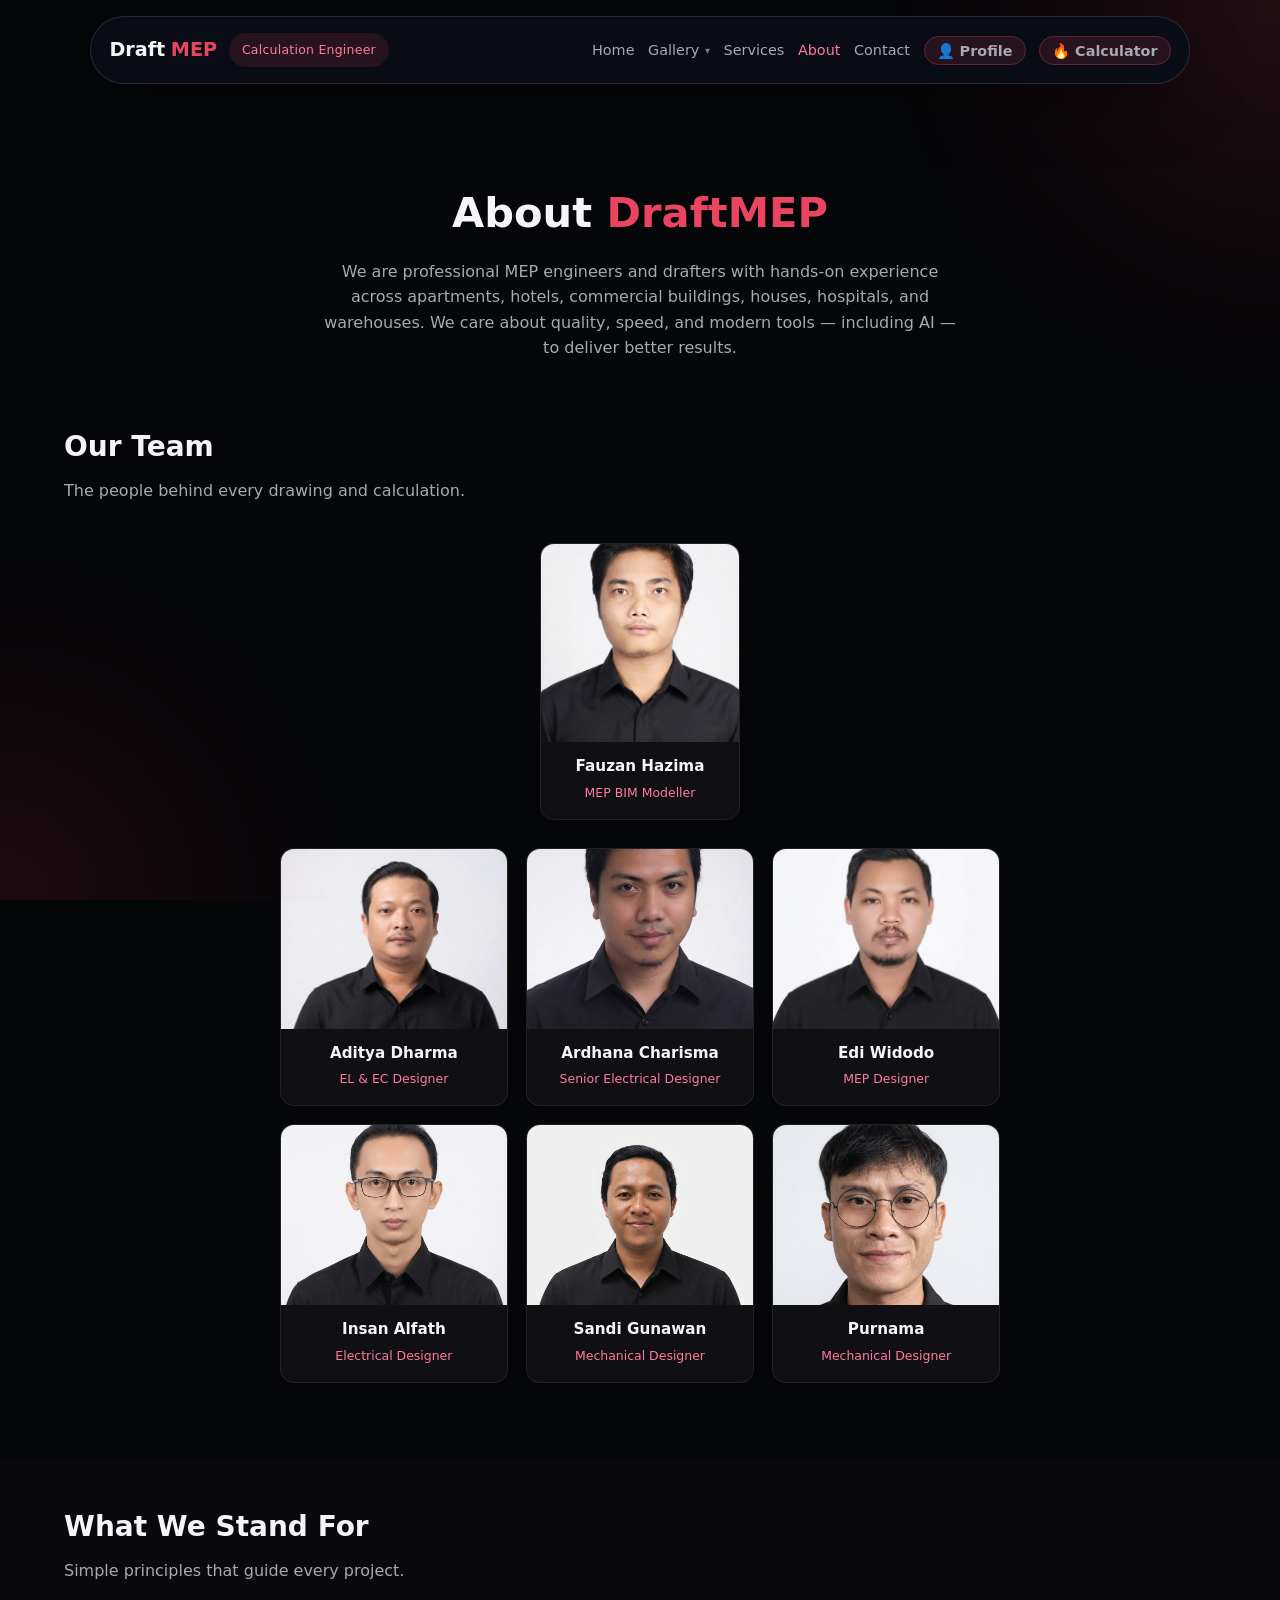
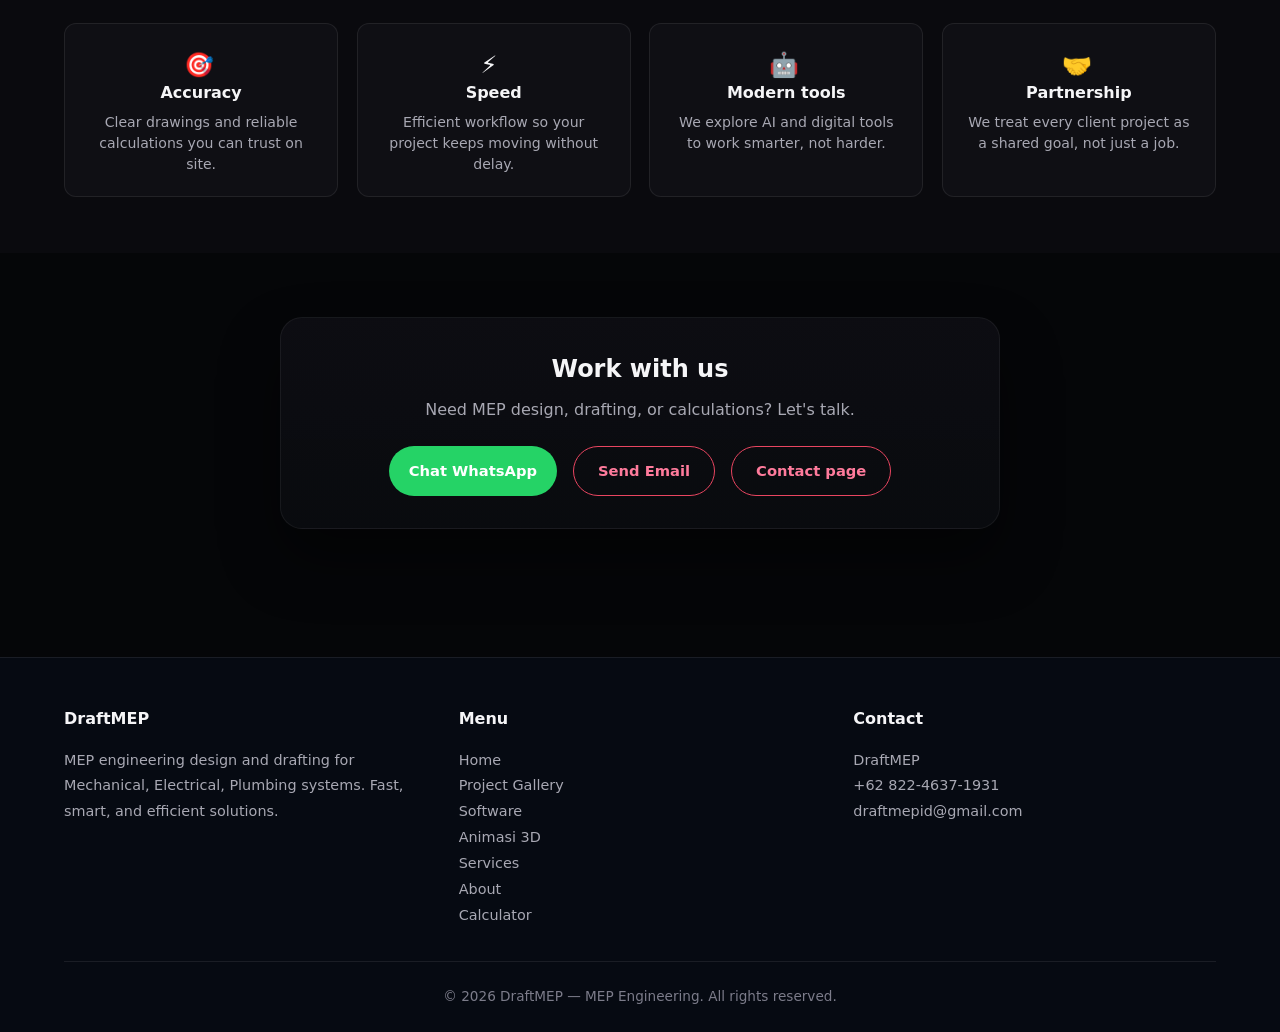
==== commit dcfe8e56: "Update about.html" ====
--- a/about.html
+++ b/about.html
@@ -197,17 +197,17 @@
       <h2 class="section-title">Our Team</h2>
       <p class="section-subtitle">The people behind every drawing and calculation.</p>
 
-      <!-- Featured: Fauzan -->
+      <!-- Featured: Fauzan Hazima -->
       <div class="team-featured">
         <div class="team-card featured">
           <img
             class="team-photo pos-lower"
             src="about/Fauzan MEP BIM Modeller.png"
-            alt="Fauzan — MEP BIM Modeller"
-            loading="lazy"
-          >
-          <div class="team-info">
-            <h3>Fauzan</h3>
+            alt="Fauzan Hazima — MEP BIM Modeller"
+            loading="lazy"
+          >
+          <div class="team-info">
+            <h3>Fauzan Hazima</h3>
             <div class="role">MEP BIM Modeller</div>
           </div>
         </div>
@@ -219,11 +219,11 @@
           <img
             class="team-photo"
             src="about/Adit EL & EC Designer.png"
-            alt="Adit — EL & EC Designer"
-            loading="lazy"
-          >
-          <div class="team-info">
-            <h3>Adit</h3>
+            alt="Aditya Dharma — EL & EC Designer"
+            loading="lazy"
+          >
+          <div class="team-info">
+            <h3>Aditya Dharma</h3>
             <div class="role">EL &amp; EC Designer</div>
           </div>
         </div>
@@ -231,11 +231,11 @@
           <img
             class="team-photo pos-lower"
             src="about/Ardhana Senior Electrical Designer.png"
-            alt="Ardhana — Senior Electrical Designer"
-            loading="lazy"
-          >
-          <div class="team-info">
-            <h3>Ardhana</h3>
+            alt="Ardhana Charisma — Senior Electrical Designer"
+            loading="lazy"
+          >
+          <div class="team-info">
+            <h3>Ardhana Charisma</h3>
             <div class="role">Senior Electrical Designer</div>
           </div>
         </div>
@@ -243,11 +243,11 @@
           <img
             class="team-photo"
             src="about/Edi MEP Designer.png"
-            alt="Edi — MEP Designer"
-            loading="lazy"
-          >
-          <div class="team-info">
-            <h3>Edi</h3>
+            alt="Edi Widodo — MEP Designer"
+            loading="lazy"
+          >
+          <div class="team-info">
+            <h3>Edi Widodo</h3>
             <div class="role">MEP Designer</div>
           </div>
         </div>
@@ -259,11 +259,11 @@
           <img
             class="team-photo"
             src="about/Insan Electrical Designer.png"
-            alt="Insan — Electrical Designer"
-            loading="lazy"
-          >
-          <div class="team-info">
-            <h3>Insan</h3>
+            alt="Insan Alfath — Electrical Designer"
+            loading="lazy"
+          >
+          <div class="team-info">
+            <h3>Insan Alfath</h3>
             <div class="role">Electrical Designer</div>
           </div>
         </div>
@@ -271,11 +271,11 @@
           <img
             class="team-photo"
             src="about/Sandi Mechanical Designer.png"
-            alt="Sandi — Mechanical Designer"
-            loading="lazy"
-          >
-          <div class="team-info">
-            <h3>Sandi</h3>
+            alt="Sandi Gunawan — Mechanical Designer"
+            loading="lazy"
+          >
+          <div class="team-info">
+            <h3>Sandi Gunawan</h3>
             <div class="role">Mechanical Designer</div>
           </div>
         </div>
@@ -283,11 +283,11 @@
           <img
             class="team-photo"
             src="about/Yusuf Mechanical Designer.png"
-            alt="Yusuf — Mechanical Designer"
-            loading="lazy"
-          >
-          <div class="team-info">
-            <h3>Yusuf</h3>
+            alt="Yusuf Purnama — Mechanical Designer"
+            loading="lazy"
+          >
+          <div class="team-info">
+            <h3>Purnama</h3>
             <div class="role">Mechanical Designer</div>
           </div>
         </div>
@@ -373,4 +373,4 @@
 
   <script src="js/main.js"></script>
 </body>
-</html>+</html>
--- a/css/style.css
+++ b/css/style.css
@@ -106,40 +106,47 @@
   display: flex;
   align-items: center;
   justify-content: space-between;
+  gap: 1rem;
   min-height: 68px;
   background: rgba(10, 14, 23, 0.92);
   border: 1px solid rgba(255, 255, 255, 0.12);
   border-radius: 999px;
-  padding: 0.75rem 1.25rem;
+  padding: 0.65rem 1.15rem;
   box-shadow: 0 24px 60px rgba(0, 0, 0, 0.25);
   backdrop-filter: blur(20px);
+  box-sizing: border-box;
 }
 
 .nav-brand {
   display: flex;
   align-items: center;
-  gap: 0.85rem;
+  gap: 0.75rem;
+  flex-shrink: 0;
+  min-width: 0;
 }
 
 .nav-badge {
   display: inline-flex;
   align-items: center;
   gap: 0.4rem;
-  padding: 0.5rem 0.9rem;
+  padding: 0.45rem 0.8rem;
   border-radius: 999px;
   background: rgba(255, 69, 96, 0.12);
   color: var(--primary-light);
-  font-size: 0.82rem;
+  font-size: 0.78rem;
   letter-spacing: 0.02em;
+  white-space: nowrap;
 }
 
 .logo {
-  font-size: 1.25rem;
+  font-size: 1.2rem;
   font-weight: 700;
   color: var(--text);
   display: flex;
   align-items: center;
-  gap: 0.5rem;
+  gap: 0.35rem;
+  white-space: nowrap;
+  flex-shrink: 0;
 }
 
 .logo span {
@@ -148,15 +155,26 @@
 
 .nav-links {
   display: flex;
-  gap: 1.75rem;
+  align-items: center;
+  gap: 0.35rem 0.85rem;
   list-style: none;
+  margin: 0;
+  padding: 0;
+  flex-wrap: nowrap;
+  flex-shrink: 1;
+  min-width: 0;
+}
+
+.nav-links > li {
+  flex-shrink: 0;
 }
 
 .nav-links a {
   color: var(--text-muted);
-  font-size: 0.95rem;
+  font-size: 0.9rem;
   font-weight: 500;
   transition: color 0.2s;
+  white-space: nowrap;
 }
 
 .nav-links a:hover,
@@ -168,7 +186,7 @@
   background: rgba(233, 69, 96, 0.12);
   border: 1px solid rgba(233, 69, 96, 0.3);
   border-radius: 999px;
-  padding: 0.4rem 0.85rem;
+  padding: 0.35rem 0.75rem;
   font-weight: 600;
   transition: background 0.2s, border-color 0.2s;
 }
@@ -185,8 +203,8 @@
   color: var(--text);
   font-size: 1.5rem;
   cursor: pointer;
-}
-
+  flex-shrink: 0;
+}
 /* ========== LOGIN OVERLAY ========== */
 .login-overlay {
   position: fixed;
@@ -1646,3 +1664,83 @@
     padding: 2.5rem 0;
   }
 }
+/* ===== GALLERY DROPDOWN ===== */
+.nav-item-dropdown {
+  position: relative;
+}
+
+.nav-item-dropdown > a {
+  display: inline-flex;
+  align-items: center;
+  gap: 0.35rem;
+}
+
+.nav-item-dropdown > a::after {
+  content: "▾";
+  font-size: 0.7em;
+  opacity: 0.7;
+}
+
+.nav-dropdown {
+  position: absolute;
+  top: 100%;
+  left: 50%;
+  transform: translateX(-50%) translateY(6px);
+  min-width: 200px;
+  background: #121826;
+  border: 1px solid rgba(255,255,255,0.08);
+  border-radius: 10px;
+  padding: 0.4rem 0;
+  box-shadow: 0 12px 32px rgba(0,0,0,0.45);
+  opacity: 0;
+  visibility: hidden;
+  pointer-events: none;
+  transition: opacity 0.2s ease, transform 0.2s ease, visibility 0.2s;
+  z-index: 1000;
+}
+
+.nav-item-dropdown:hover .nav-dropdown,
+.nav-item-dropdown:focus-within .nav-dropdown {
+  opacity: 1;
+  visibility: visible;
+  pointer-events: auto;
+  transform: translateX(-50%) translateY(0);
+}
+
+.nav-dropdown a {
+  display: block;
+  padding: 0.65rem 1.1rem;
+  color: #e2e8f0;
+  text-decoration: none;
+  font-size: 0.9rem;
+  white-space: nowrap;
+  transition: background 0.15s ease, color 0.15s ease;
+}
+
+.nav-dropdown a:hover {
+  background: rgba(59, 130, 246, 0.15);
+  color: #60a5fa;
+}
+
+@media (max-width: 900px) {
+  .nav-item-dropdown {
+    width: 100%;
+  }
+  .nav-dropdown {
+    position: static;
+    transform: none;
+    left: auto;
+    opacity: 1;
+    visibility: visible;
+    pointer-events: auto;
+    box-shadow: none;
+    border: none;
+    background: transparent;
+    padding: 0 0 0 0.75rem;
+    min-width: 0;
+  }
+  .nav-dropdown a {
+    padding: 0.5rem 0.75rem;
+    font-size: 0.88rem;
+  }
+}
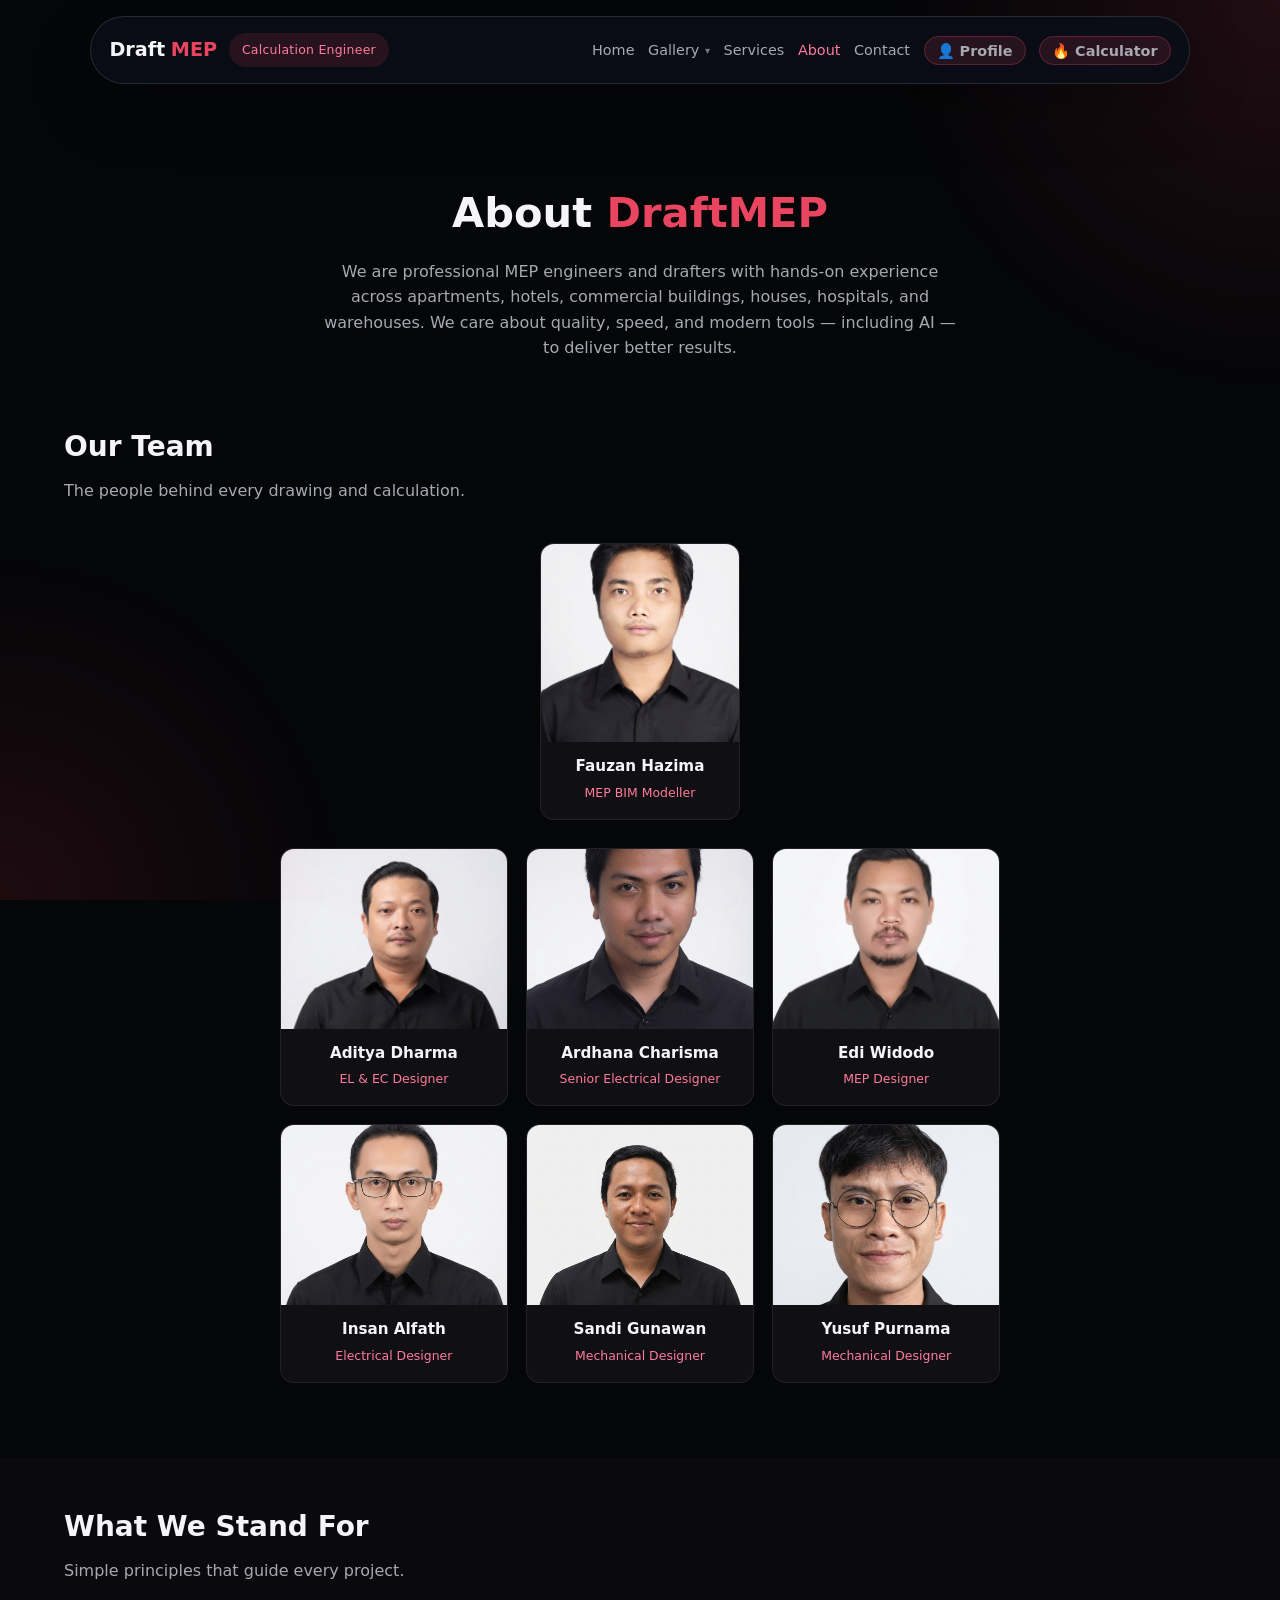
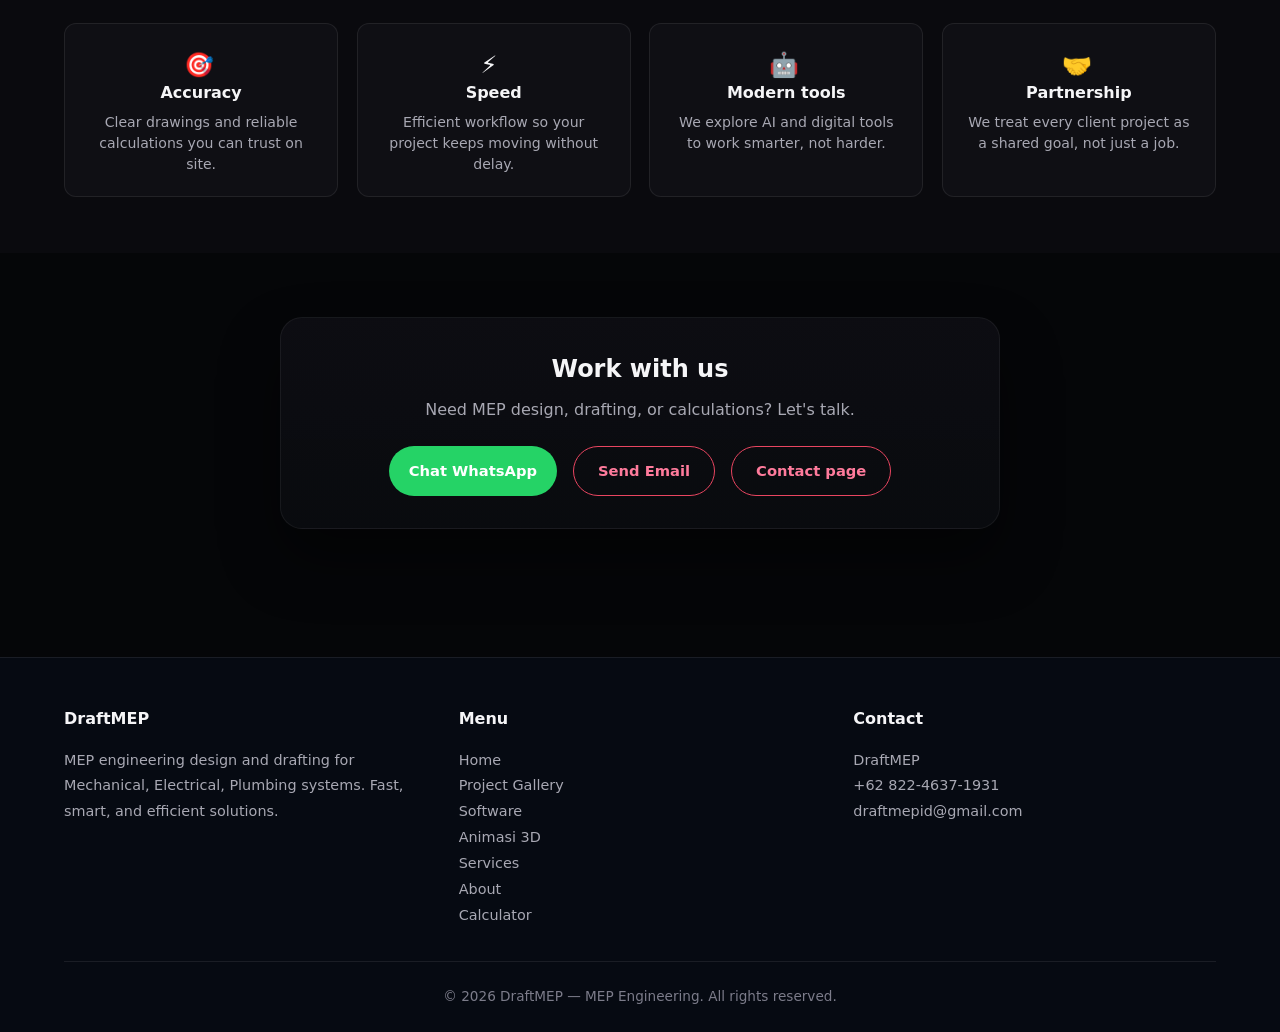
==== commit 69ba786a: "Update about.html" ====
--- a/about.html
+++ b/about.html
@@ -287,7 +287,7 @@
             loading="lazy"
           >
           <div class="team-info">
-            <h3>Purnama</h3>
+            <h3>Yusuf Purnama</h3>
             <div class="role">Mechanical Designer</div>
           </div>
         </div>
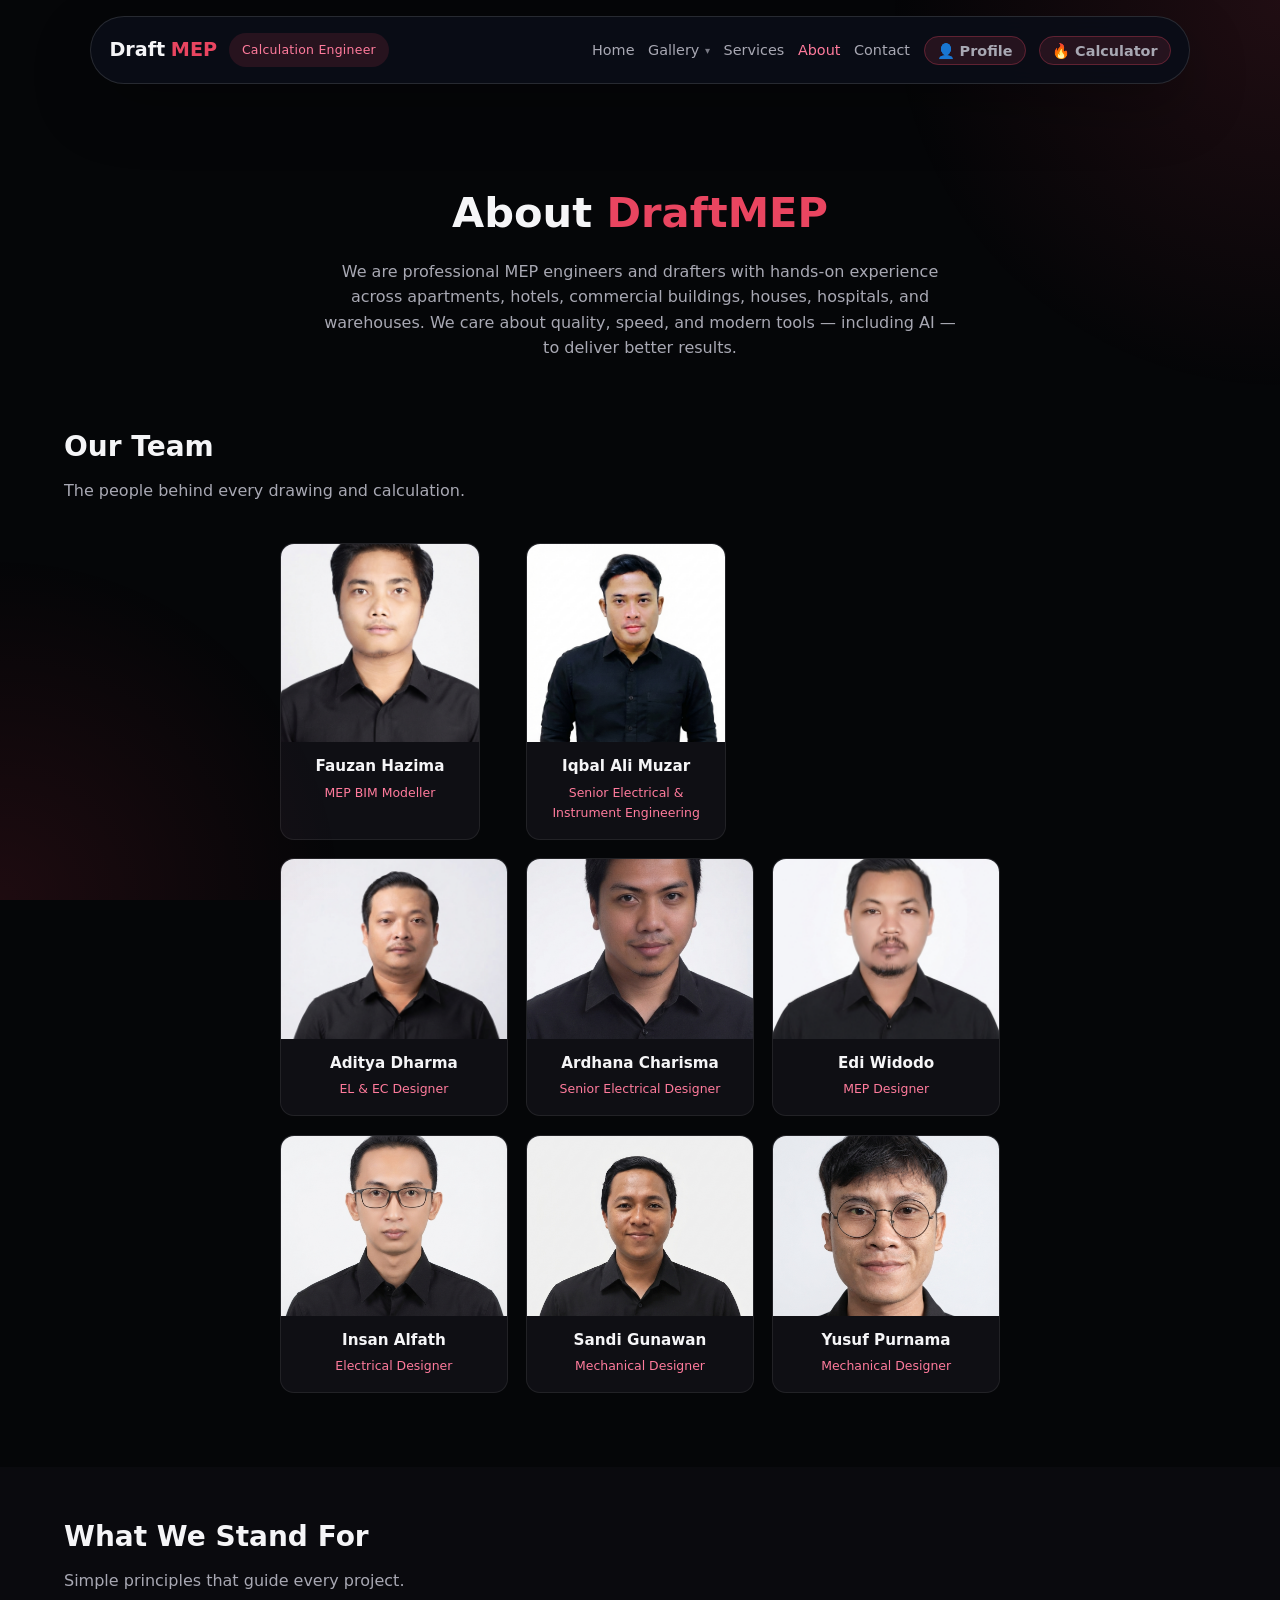
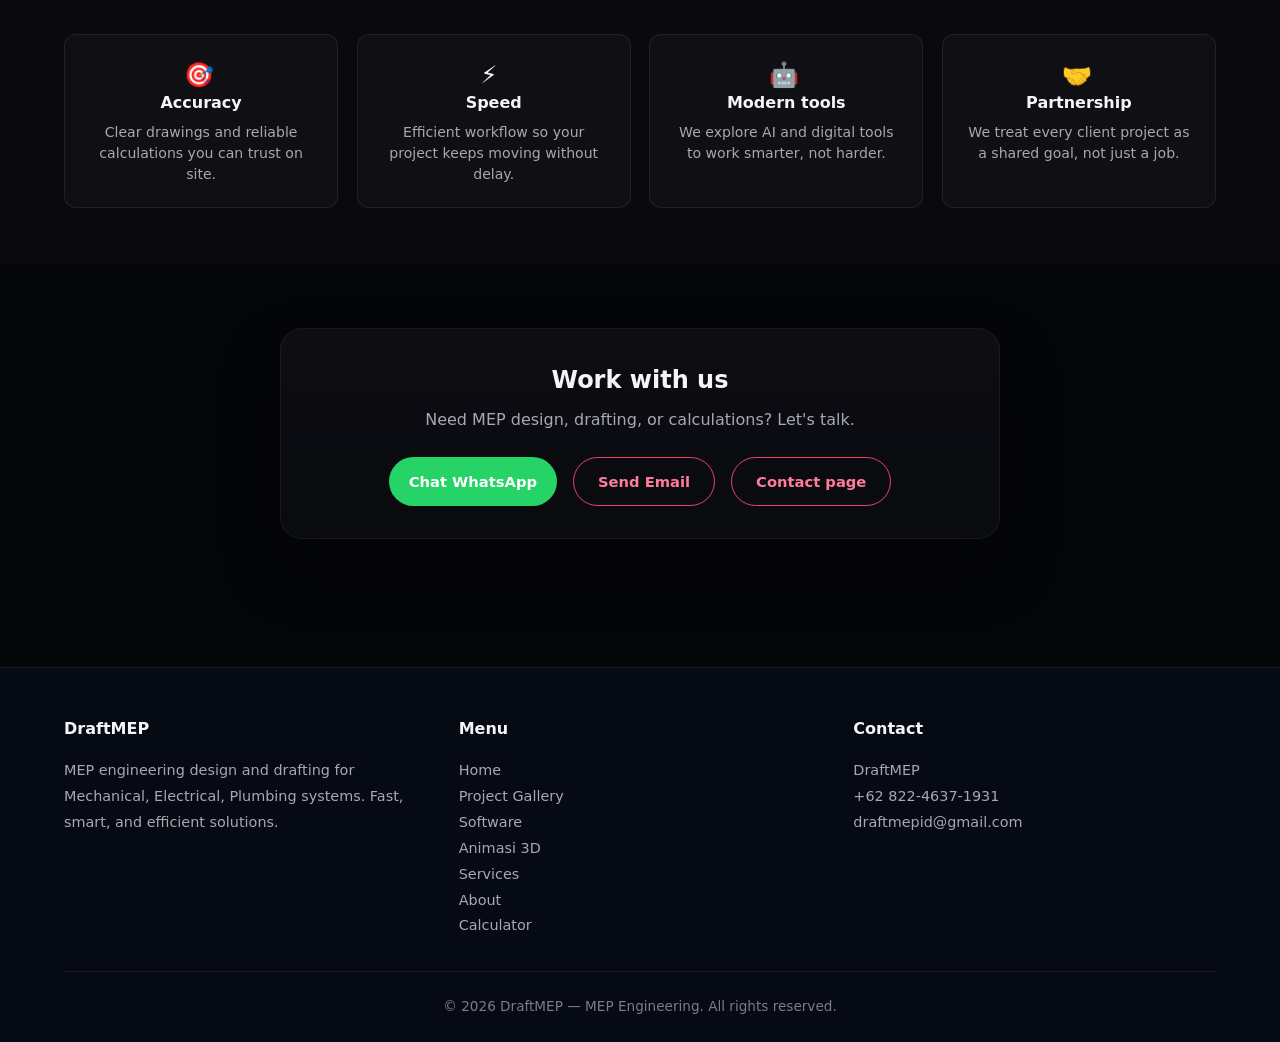
==== commit aeb63ea9: "Update about.html" ====
--- a/about.html
+++ b/about.html
@@ -192,109 +192,123 @@
   </section>
 
   <!-- TEAM -->
-  <section class="team-section">
-    <div class="container">
-      <h2 class="section-title">Our Team</h2>
-      <p class="section-subtitle">The people behind every drawing and calculation.</p>
-
+     <section class="team-section">
+  <div class="container">
+    <h2 class="section-title">Our Team</h2>
+    <p class="section-subtitle">The people behind every drawing and calculation.</p>
+
+    <!-- Baris 1: 2 Kartu di Atas (Centered & Sejajar) -->
+    <div class="team-row top-row">
       <!-- Featured: Fauzan Hazima -->
-      <div class="team-featured">
-        <div class="team-card featured">
-          <img
-            class="team-photo pos-lower"
-            src="about/Fauzan MEP BIM Modeller.png"
-            alt="Fauzan Hazima — MEP BIM Modeller"
-            loading="lazy"
-          >
-          <div class="team-info">
-            <h3>Fauzan Hazima</h3>
-            <div class="role">MEP BIM Modeller</div>
-          </div>
-        </div>
-      </div>
-
-      <!-- Row 2 -->
-      <div class="team-row">
-        <div class="team-card">
-          <img
-            class="team-photo"
-            src="about/Adit EL & EC Designer.png"
-            alt="Aditya Dharma — EL & EC Designer"
-            loading="lazy"
-          >
-          <div class="team-info">
-            <h3>Aditya Dharma</h3>
-            <div class="role">EL &amp; EC Designer</div>
-          </div>
-        </div>
-        <div class="team-card">
-          <img
-            class="team-photo pos-lower"
-            src="about/Ardhana Senior Electrical Designer.png"
-            alt="Ardhana Charisma — Senior Electrical Designer"
-            loading="lazy"
-          >
-          <div class="team-info">
-            <h3>Ardhana Charisma</h3>
-            <div class="role">Senior Electrical Designer</div>
-          </div>
-        </div>
-        <div class="team-card">
-          <img
-            class="team-photo"
-            src="about/Edi MEP Designer.png"
-            alt="Edi Widodo — MEP Designer"
-            loading="lazy"
-          >
-          <div class="team-info">
-            <h3>Edi Widodo</h3>
-            <div class="role">MEP Designer</div>
-          </div>
-        </div>
-      </div>
-
-      <!-- Row 3 -->
-      <div class="team-row">
-        <div class="team-card">
-          <img
-            class="team-photo"
-            src="about/Insan Electrical Designer.png"
-            alt="Insan Alfath — Electrical Designer"
-            loading="lazy"
-          >
-          <div class="team-info">
-            <h3>Insan Alfath</h3>
-            <div class="role">Electrical Designer</div>
-          </div>
-        </div>
-        <div class="team-card">
-          <img
-            class="team-photo"
-            src="about/Sandi Mechanical Designer.png"
-            alt="Sandi Gunawan — Mechanical Designer"
-            loading="lazy"
-          >
-          <div class="team-info">
-            <h3>Sandi Gunawan</h3>
-            <div class="role">Mechanical Designer</div>
-          </div>
-        </div>
-        <div class="team-card">
-          <img
-            class="team-photo"
-            src="about/Yusuf Mechanical Designer.png"
-            alt="Yusuf Purnama — Mechanical Designer"
-            loading="lazy"
-          >
-          <div class="team-info">
-            <h3>Yusuf Purnama</h3>
-            <div class="role">Mechanical Designer</div>
-          </div>
-        </div>
-      </div>
-    </div>
-  </section>
-
+      <div class="team-card featured">
+        <img
+          class="team-photo pos-lower"
+          src="about/Fauzan MEP BIM Modeller.png"
+          alt="Fauzan Hazima — MEP BIM Modeller"
+          loading="lazy"
+        >
+        <div class="team-info">
+          <h3>Fauzan Hazima</h3>
+          <div class="role">MEP BIM Modeller</div>
+        </div>
+      </div>
+
+      <!-- Featured: Iqbal Ali Muzar -->
+      <div class="team-card featured">
+        <img
+          class="team-photo pos-lower"
+          src="about/Iqbal Senior Electrical & instrument Engineering.png"
+          alt="Iqbal Ali Muzar — Senior Electrical & Instrument Engineering"
+          loading="lazy"
+        >
+        <div class="team-info">
+          <h3>Iqbal Ali Muzar</h3>
+          <div class="role">Senior Electrical &amp; Instrument Engineering</div>
+        </div>
+      </div>
+    </div>
+
+    <!-- Baris 2: Aditya Dharma, Ardhana Charisma, Edi Widodo -->
+    <div class="team-row">
+      <div class="team-card">
+        <img
+          class="team-photo"
+          src="about/Adit EL & EC Designer.png"
+          alt="Aditya Dharma — EL & EC Designer"
+          loading="lazy"
+        >
+        <div class="team-info">
+          <h3>Aditya Dharma</h3>
+          <div class="role">EL &amp; EC Designer</div>
+        </div>
+      </div>
+      <div class="team-card">
+        <img
+          class="team-photo pos-lower"
+          src="about/Ardhana Senior Electrical Designer.png"
+          alt="Ardhana Charisma — Senior Electrical Designer"
+          loading="lazy"
+        >
+        <div class="team-info">
+          <h3>Ardhana Charisma</h3>
+          <div class="role">Senior Electrical Designer</div>
+        </div>
+      </div>
+      <div class="team-card">
+        <img
+          class="team-photo"
+          src="about/Edi MEP Designer.png"
+          alt="Edi Widodo — MEP Designer"
+          loading="lazy"
+        >
+        <div class="team-info">
+          <h3>Edi Widodo</h3>
+          <div class="role">MEP Designer</div>
+        </div>
+      </div>
+    </div>
+
+    <!-- Baris 3: Insan Alfath, Sandi Gunawan, Yusuf Purnama -->
+    <div class="team-row">
+      <div class="team-card">
+        <img
+          class="team-photo"
+          src="about/Insan Electrical Designer.png"
+          alt="Insan Alfath — Electrical Designer"
+          loading="lazy"
+        >
+        <div class="team-info">
+          <h3>Insan Alfath</h3>
+          <div class="role">Electrical Designer</div>
+        </div>
+      </div>
+      <div class="team-card">
+        <img
+          class="team-photo"
+          src="about/Sandi Mechanical Designer.png"
+          alt="Sandi Gunawan — Mechanical Designer"
+          loading="lazy"
+        >
+        <div class="team-info">
+          <h3>Sandi Gunawan</h3>
+          <div class="role">Mechanical Designer</div>
+        </div>
+      </div>
+      <div class="team-card">
+        <img
+          class="team-photo"
+          src="about/Yusuf Mechanical Designer.png"
+          alt="Yusuf Purnama — Mechanical Designer"
+          loading="lazy"
+        >
+        <div class="team-info">
+          <h3>Yusuf Purnama</h3>
+          <div class="role">Mechanical Designer</div>
+        </div>
+      </div>
+    </div>
+  </div>
+</section>
   <!-- VALUES -->
   <section class="about-values">
     <div class="container">
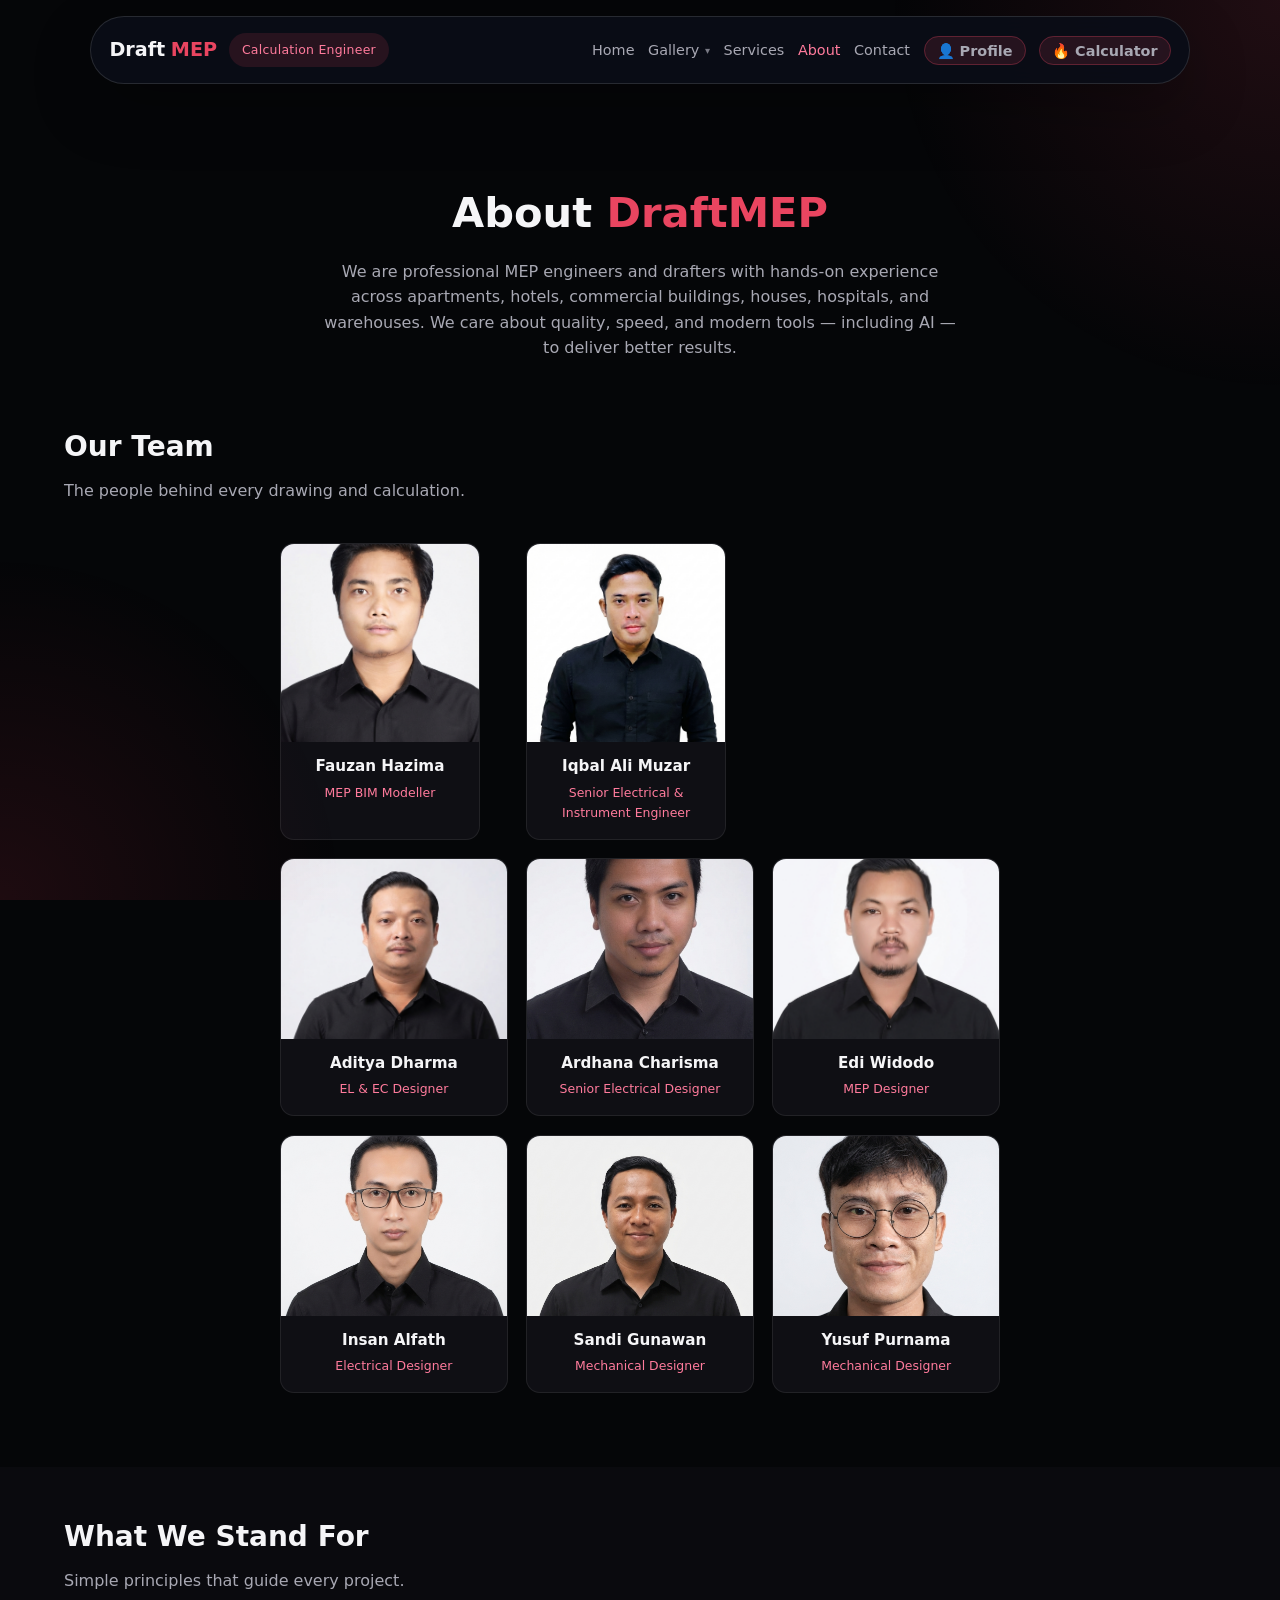
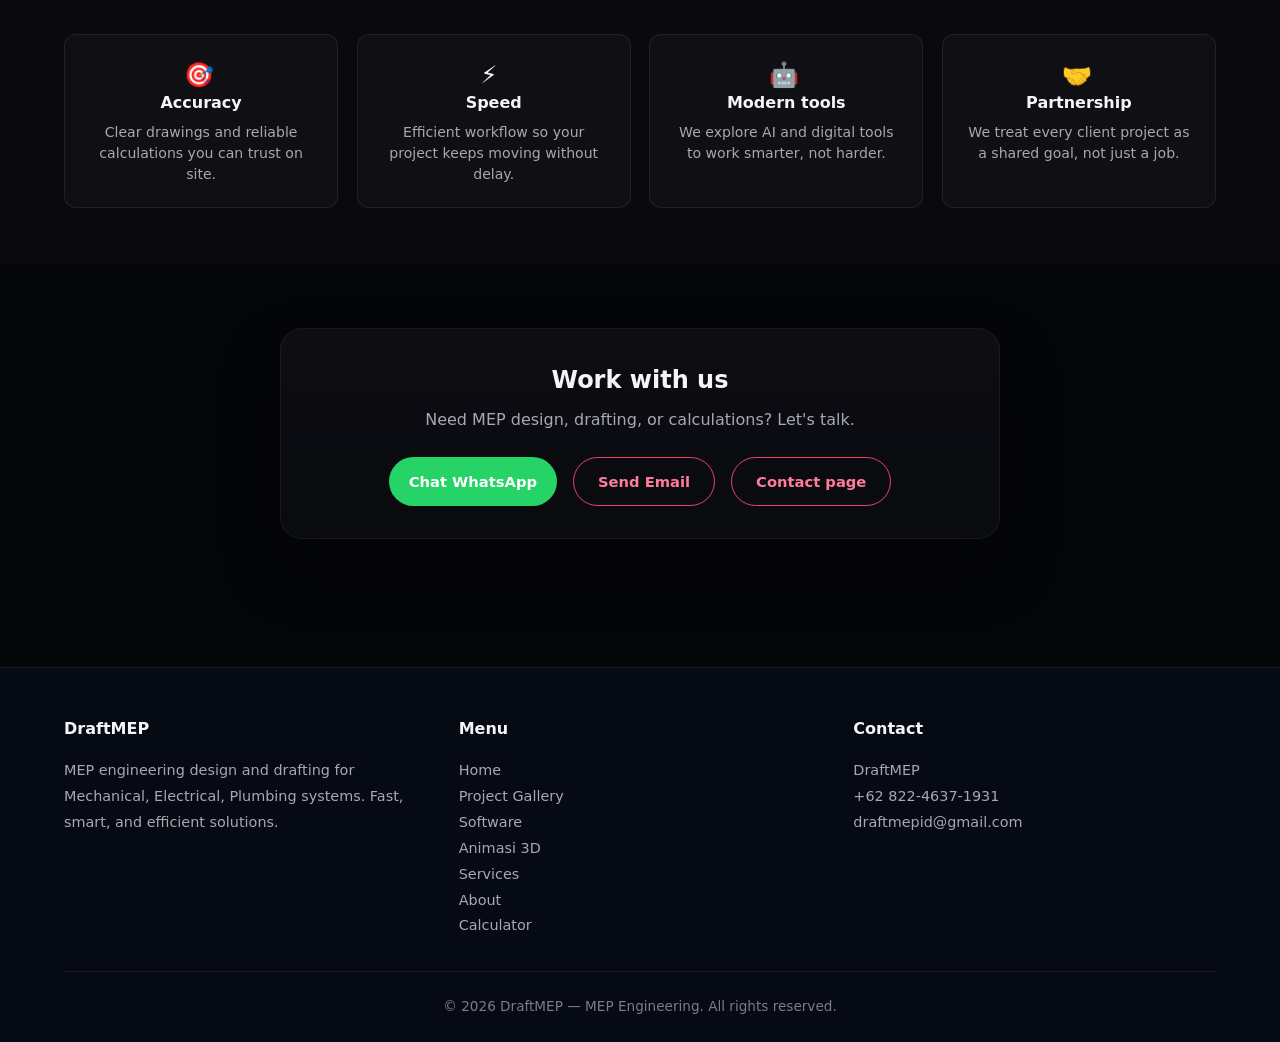
==== commit ecb456f0: "Update about.html" ====
--- a/about.html
+++ b/about.html
@@ -218,12 +218,12 @@
         <img
           class="team-photo pos-lower"
           src="about/Iqbal Senior Electrical & instrument Engineering.png"
-          alt="Iqbal Ali Muzar — Senior Electrical & Instrument Engineering"
+          alt="Iqbal Ali Muzar — Senior Electrical & Instrument Engineer"
           loading="lazy"
         >
         <div class="team-info">
           <h3>Iqbal Ali Muzar</h3>
-          <div class="role">Senior Electrical &amp; Instrument Engineering</div>
+          <div class="role">Senior Electrical &amp; Instrument Engineer</div>
         </div>
       </div>
     </div>
